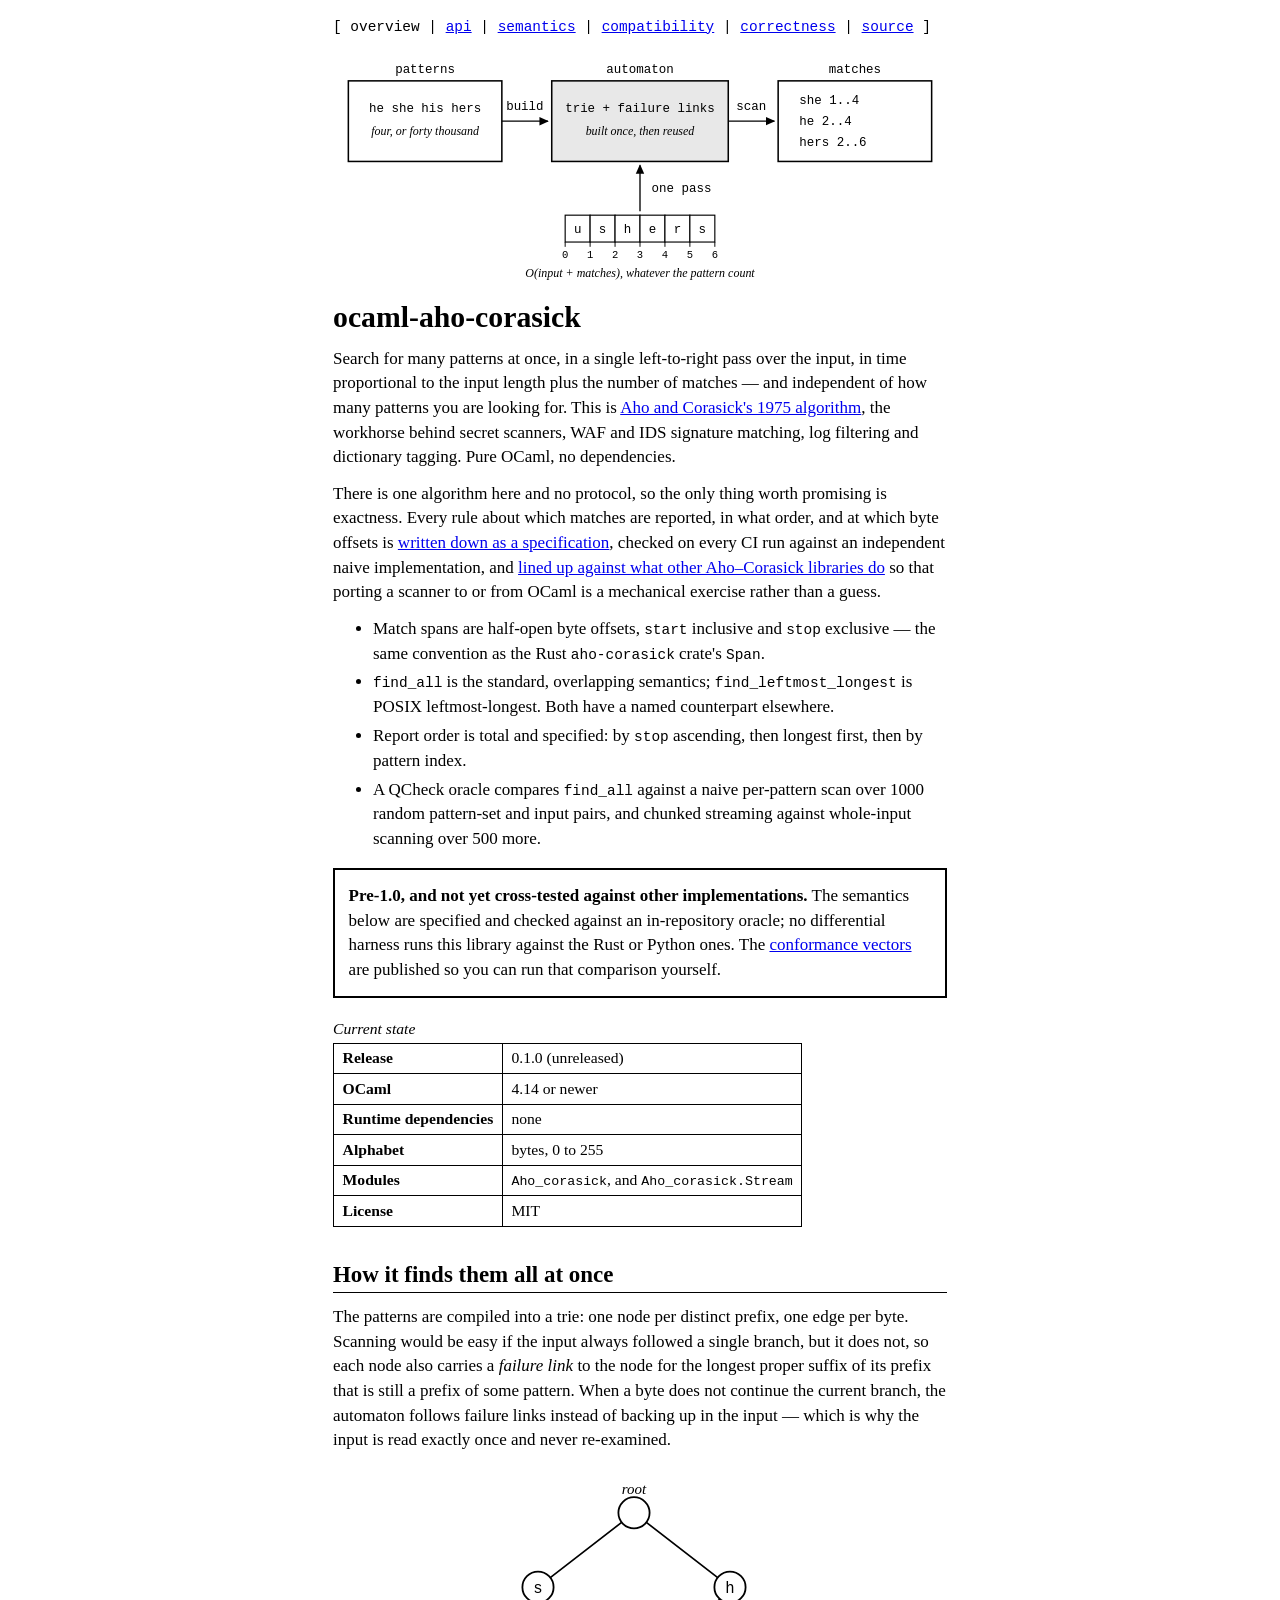
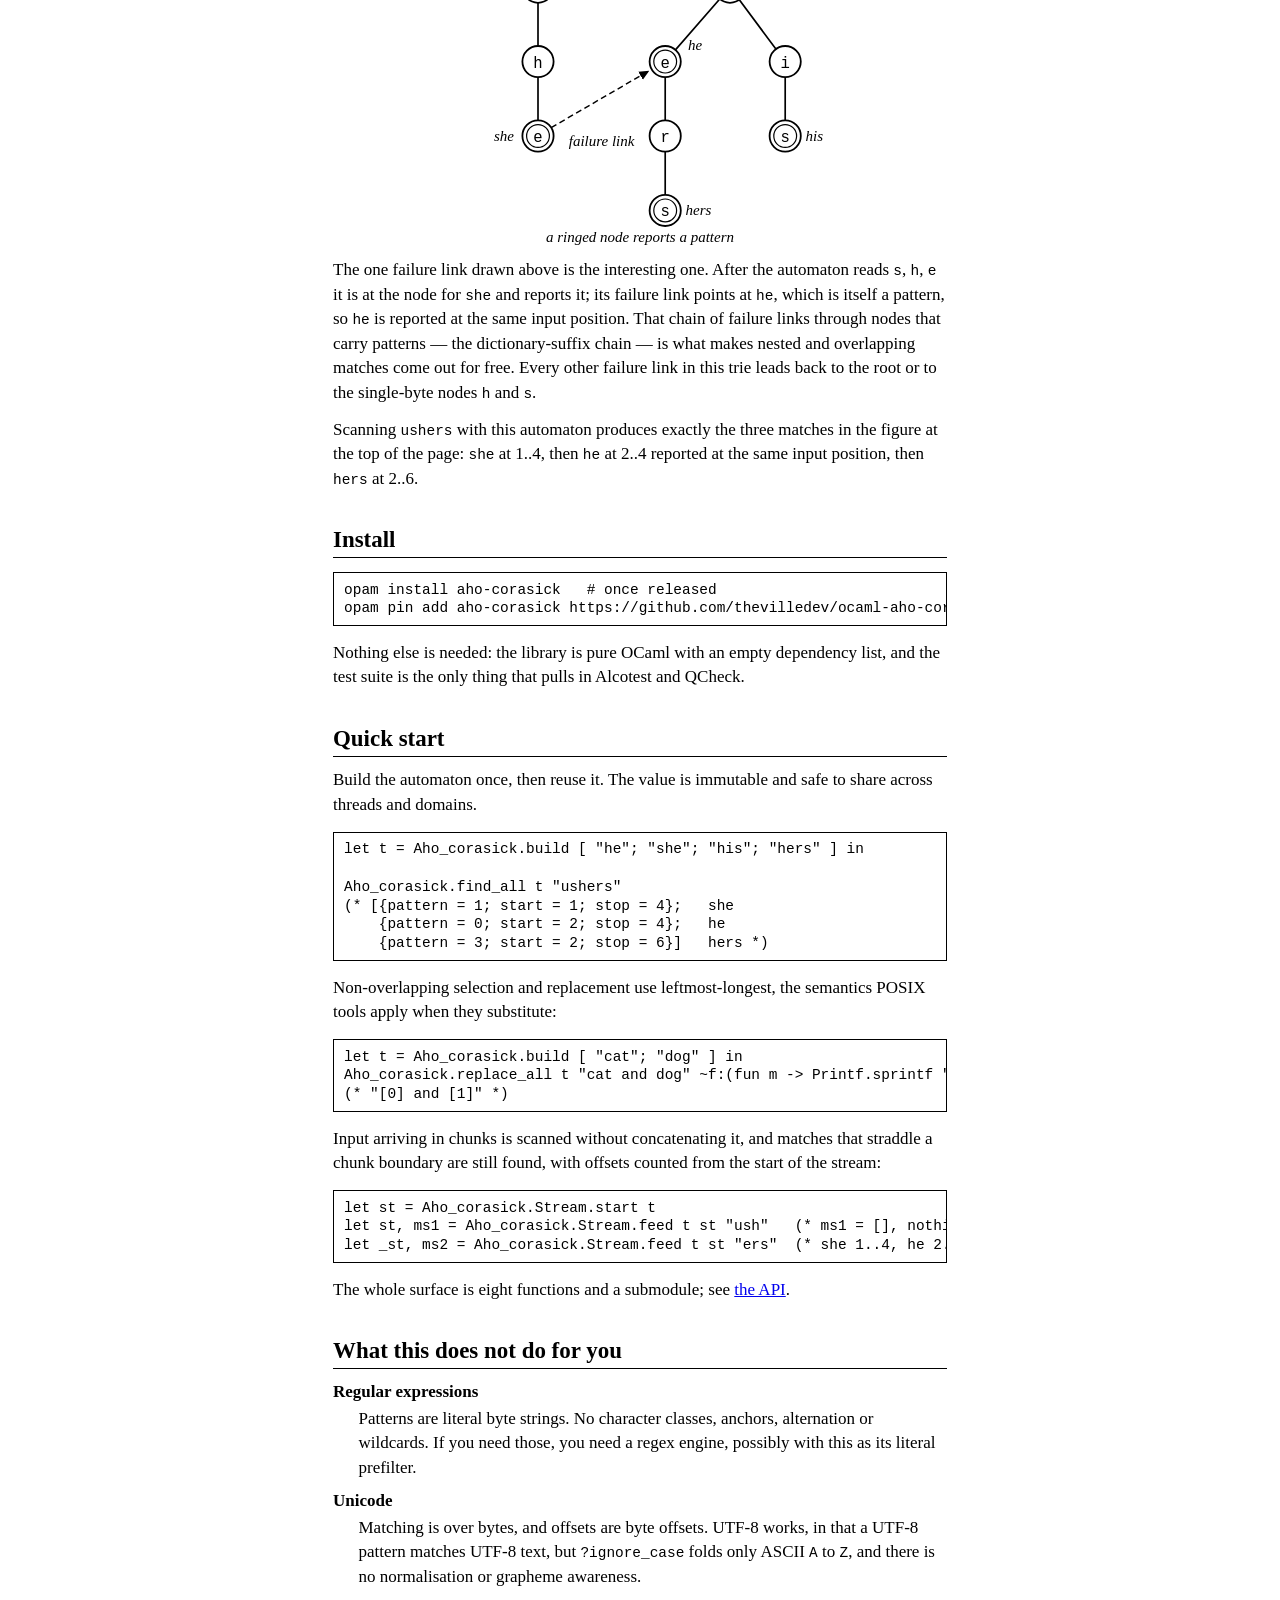
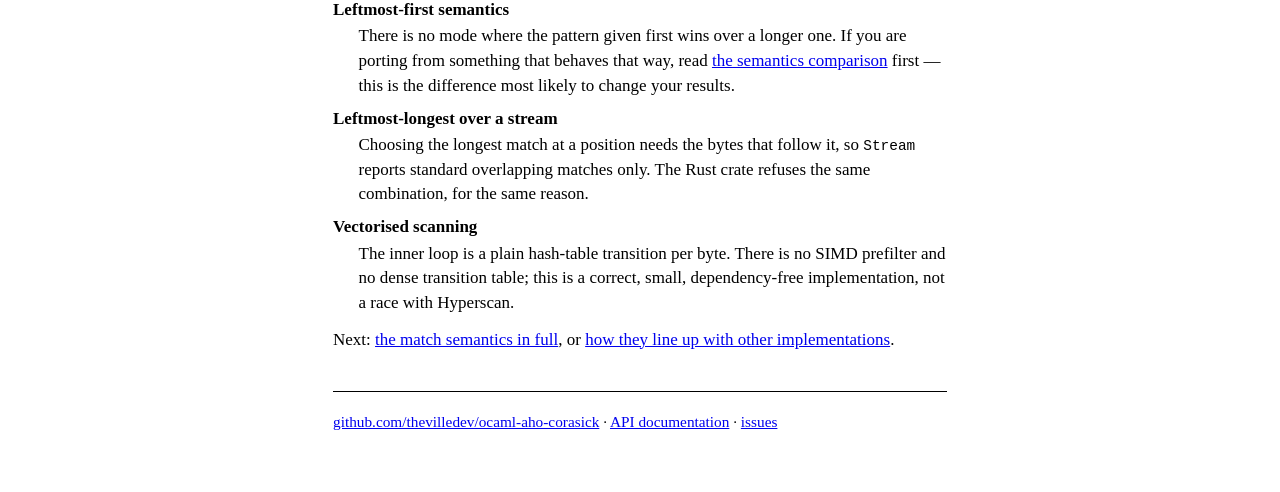
==== website/index.html @ 9d8912af "docs: add a documentation website A five-page GitHub Pages site in the same plain black-on-white sty" ====
<!doctype html>
<html lang="en">
  <head>
    <meta charset="utf-8">
    <meta name="viewport" content="width=device-width, initial-scale=1">
    <meta
      name="description"
      content="ocaml-aho-corasick finds every occurrence of many patterns in one pass. Byte-exact match semantics, written down and checked against an independent oracle, and aligned with the Rust aho-corasick crate."
    >
    <meta name="theme-color" content="#ffffff">
    <meta property="og:type" content="website">
    <meta property="og:title" content="ocaml-aho-corasick">
    <meta
      property="og:description"
      content="Many patterns, one pass. Aho-Corasick for OCaml, with its match semantics specified byte for byte."
    >
    <meta property="og:url" content="https://ville.dev/ocaml-aho-corasick/">
    <meta name="twitter:card" content="summary">
    <meta name="twitter:title" content="ocaml-aho-corasick">
    <meta name="twitter:description" content="Many patterns, one pass. Aho-Corasick for OCaml, with its match semantics specified byte for byte.">
    <link rel="canonical" href="https://ville.dev/ocaml-aho-corasick/">
    <link rel="stylesheet" href="styles.css?v=20260901">
    <title>ocaml-aho-corasick: multi-pattern string matching for OCaml</title>
  </head>
  <body>
    <a class="skip-link" href="#content">Skip to content</a>
    <nav class="top" aria-label="Primary navigation">
      [ overview |
      <a href="api.html">api</a> |
      <a href="semantics.html">semantics</a> |
      <a href="compatibility.html">compatibility</a> |
      <a href="correctness.html">correctness</a> |
      <a href="https://github.com/thevilledev/ocaml-aho-corasick">source</a> ]
    </nav>

    <main id="content">
      <svg class="diagram diagram-wide" viewBox="0 0 640 240" role="img"
        aria-label="A pattern set — he, she, his, hers — is compiled once into an automaton built from a trie plus failure links. The input, here the six bytes of the word ushers, is scanned in a single left-to-right pass, and the automaton reports three matches with byte offsets: she at 1 to 4, he at 2 to 4, and hers at 2 to 6. The cost is proportional to the input length plus the number of matches, independent of how many patterns there are.">
        <defs>
          <marker id="tip-w" viewBox="0 0 10 10" refX="9" refY="5" markerWidth="7" markerHeight="7" orient="auto">
            <path d="M0 0.5 L10 5 L0 9.5 Z" fill="currentColor"></path>
          </marker>
        </defs>

        <text class="lbl" x="96" y="20">patterns</text>
        <rect class="box" x="16" y="28" width="160" height="84"></rect>
        <text class="lbl" x="96" y="60">he she his hers</text>
        <text class="cap" x="96" y="84">four, or forty thousand</text>

        <path class="flow" d="M176 70 H224" marker-end="url(#tip-w)"></path>
        <text class="lbl" x="200" y="58">build</text>

        <text class="lbl" x="320" y="20">automaton</text>
        <rect class="box box-alt" x="228" y="28" width="184" height="84"></rect>
        <text class="lbl" x="320" y="60">trie + failure links</text>
        <text class="cap" x="320" y="84">built once, then reused</text>

        <path class="flow" d="M412 70 H460" marker-end="url(#tip-w)"></path>
        <text class="lbl" x="436" y="58">scan</text>

        <text class="lbl" x="544" y="20">matches</text>
        <rect class="box" x="464" y="28" width="160" height="84"></rect>
        <text class="lbl start" x="486" y="52">she  1..4</text>
        <text class="lbl start" x="486" y="74">he   2..4</text>
        <text class="lbl start" x="486" y="96">hers 2..6</text>

        <path class="flow" d="M320 164 V116" marker-end="url(#tip-w)"></path>
        <text class="lbl start" x="332" y="144">one pass</text>

        <rect class="cell" x="242" y="168" width="26" height="28"></rect>
        <rect class="cell" x="268" y="168" width="26" height="28"></rect>
        <rect class="cell" x="294" y="168" width="26" height="28"></rect>
        <rect class="cell" x="320" y="168" width="26" height="28"></rect>
        <rect class="cell" x="346" y="168" width="26" height="28"></rect>
        <rect class="cell" x="372" y="168" width="26" height="28"></rect>
        <text class="lbl" x="255" y="187">u</text>
        <text class="lbl" x="281" y="187">s</text>
        <text class="lbl" x="307" y="187">h</text>
        <text class="lbl" x="333" y="187">e</text>
        <text class="lbl" x="359" y="187">r</text>
        <text class="lbl" x="385" y="187">s</text>

        <path class="rule" d="M242 196 V201 M268 196 V201 M294 196 V201 M320 196 V201 M346 196 V201 M372 196 V201 M398 196 V201"></path>
        <text class="tick" x="242" y="213">0</text>
        <text class="tick" x="268" y="213">1</text>
        <text class="tick" x="294" y="213">2</text>
        <text class="tick" x="320" y="213">3</text>
        <text class="tick" x="346" y="213">4</text>
        <text class="tick" x="372" y="213">5</text>
        <text class="tick" x="398" y="213">6</text>

        <text class="cap" x="320" y="232">O(input + matches), whatever the pattern count</text>
      </svg>

      <svg class="diagram diagram-tall" viewBox="0 0 300 414" role="img"
        aria-label="A pattern set — he, she, his, hers — is compiled once into an automaton built from a trie plus failure links. The input, here the six bytes of the word ushers, is scanned in a single left-to-right pass, and the automaton reports three matches with byte offsets: she at 1 to 4, he at 2 to 4, and hers at 2 to 6. The cost is proportional to the input length plus the number of matches, independent of how many patterns there are.">
        <defs>
          <marker id="tip-t" viewBox="0 0 10 10" refX="9" refY="5" markerWidth="7" markerHeight="7" orient="auto">
            <path d="M0 0.5 L10 5 L0 9.5 Z" fill="currentColor"></path>
          </marker>
        </defs>

        <text class="lbl start" x="30" y="22">patterns</text>
        <rect class="box" x="30" y="28" width="240" height="56"></rect>
        <text class="lbl" x="150" y="52">he she his hers</text>
        <text class="cap" x="150" y="74">four, or forty thousand</text>

        <path class="flow" d="M150 84 V110" marker-end="url(#tip-t)"></path>
        <text class="lbl start" x="162" y="102">build</text>

        <rect class="box box-alt" x="30" y="114" width="240" height="60"></rect>
        <text class="lbl" x="150" y="138">automaton</text>
        <text class="cap" x="150" y="160">trie + failure links</text>

        <path class="flow" d="M150 174 V200" marker-end="url(#tip-t)"></path>
        <text class="lbl start" x="162" y="192">scan</text>

        <rect class="cell" x="54" y="204" width="32" height="30"></rect>
        <rect class="cell" x="86" y="204" width="32" height="30"></rect>
        <rect class="cell" x="118" y="204" width="32" height="30"></rect>
        <rect class="cell" x="150" y="204" width="32" height="30"></rect>
        <rect class="cell" x="182" y="204" width="32" height="30"></rect>
        <rect class="cell" x="214" y="204" width="32" height="30"></rect>
        <text class="lbl" x="70" y="225">u</text>
        <text class="lbl" x="102" y="225">s</text>
        <text class="lbl" x="134" y="225">h</text>
        <text class="lbl" x="166" y="225">e</text>
        <text class="lbl" x="198" y="225">r</text>
        <text class="lbl" x="230" y="225">s</text>

        <path class="rule" d="M54 234 V239 M86 234 V239 M118 234 V239 M150 234 V239 M182 234 V239 M214 234 V239 M246 234 V239"></path>
        <text class="tick" x="54" y="251">0</text>
        <text class="tick" x="86" y="251">1</text>
        <text class="tick" x="118" y="251">2</text>
        <text class="tick" x="150" y="251">3</text>
        <text class="tick" x="182" y="251">4</text>
        <text class="tick" x="214" y="251">5</text>
        <text class="tick" x="246" y="251">6</text>

        <text class="cap" x="150" y="270">one left-to-right pass</text>
        <path class="flow" d="M150 278 V304" marker-end="url(#tip-t)"></path>

        <text class="lbl start" x="30" y="320">matches</text>
        <rect class="box" x="30" y="326" width="240" height="80"></rect>
        <text class="lbl start" x="86" y="352">she  1..4</text>
        <text class="lbl start" x="86" y="374">he   2..4</text>
        <text class="lbl start" x="86" y="396">hers 2..6</text>
      </svg>

      <h1>ocaml-aho-corasick</h1>

      <p>
        Search for many patterns at once, in a single left-to-right pass over
        the input, in time proportional to the input length plus the number of
        matches &mdash; and independent of how many patterns you are looking
        for. This is
        <a href="https://dl.acm.org/doi/10.1145/360825.360855">Aho and
        Corasick's 1975 algorithm</a>, the workhorse behind secret scanners,
        WAF and IDS signature matching, log filtering and dictionary tagging.
        Pure OCaml, no dependencies.
      </p>

      <p>
        There is one algorithm here and no protocol, so the only thing worth
        promising is exactness. Every rule about which matches are reported,
        in what order, and at which byte offsets is
        <a href="semantics.html">written down as a specification</a>, checked
        on every CI run against an independent naive implementation, and
        <a href="compatibility.html">lined up against what other
        Aho&ndash;Corasick libraries do</a> so that porting a scanner to or
        from OCaml is a mechanical exercise rather than a guess.
      </p>

      <ul>
        <li>
          Match spans are half-open byte offsets, <code>start</code> inclusive
          and <code>stop</code> exclusive &mdash; the same convention as the
          Rust <code>aho-corasick</code> crate's <code>Span</code>.
        </li>
        <li>
          <code>find_all</code> is the standard, overlapping semantics;
          <code>find_leftmost_longest</code> is POSIX leftmost-longest. Both
          have a named counterpart elsewhere.
        </li>
        <li>
          Report order is total and specified: by <code>stop</code> ascending,
          then longest first, then by pattern index.
        </li>
        <li>
          A QCheck oracle compares <code>find_all</code> against a naive
          per-pattern scan over 1000 random pattern-set and input pairs, and
          chunked streaming against whole-input scanning over 500 more.
        </li>
      </ul>

      <div class="notice">
        <p>
          <strong>Pre-1.0, and not yet cross-tested against other
          implementations.</strong> The semantics below are specified and
          checked against an in-repository oracle; no differential harness
          runs this library against the Rust or Python ones. The
          <a href="compatibility.html#vectors">conformance vectors</a> are
          published so you can run that comparison yourself.
        </p>
      </div>

      <table>
        <caption>Current state</caption>
        <tbody>
          <tr><th scope="row">Release</th><td>0.1.0 (unreleased)</td></tr>
          <tr><th scope="row">OCaml</th><td>4.14 or newer</td></tr>
          <tr><th scope="row">Runtime dependencies</th><td>none</td></tr>
          <tr><th scope="row">Alphabet</th><td>bytes, 0 to 255</td></tr>
          <tr><th scope="row">Modules</th><td><code>Aho_corasick</code>, and <code>Aho_corasick.Stream</code></td></tr>
          <tr><th scope="row">License</th><td>MIT</td></tr>
        </tbody>
      </table>

      <h2 id="how-it-works">How it finds them all at once</h2>

      <p>
        The patterns are compiled into a trie: one node per distinct prefix,
        one edge per byte. Scanning would be easy if the input always followed
        a single branch, but it does not, so each node also carries a
        <em>failure link</em> to the node for the longest proper suffix of its
        prefix that is still a prefix of some pattern. When a byte does not
        continue the current branch, the automaton follows failure links
        instead of backing up in the input &mdash; which is why the input is
        read exactly once and never re-examined.
      </p>

      <svg class="diagram diagram-mid" viewBox="0 0 350 312" role="img"
        aria-label="The trie for the patterns he, she, his and hers. From the root, one branch reads s then h then e, and the other reads h then either e, r, s or i, s. Four nodes are marked as reporting a pattern: he, she, his and hers. A dashed failure link runs from the she node to the he node, because he is the longest proper suffix of she that is also a pattern prefix; it is what makes the automaton report he immediately after reporting she.">
        <defs>
          <marker id="tip-f" viewBox="0 0 10 10" refX="9" refY="5" markerWidth="7" markerHeight="7" orient="auto">
            <path d="M0 0.5 L10 5 L0 9.5 Z" fill="currentColor"></path>
          </marker>
        </defs>

        <path class="flow" d="M170 34 L90 96 M170 34 L250 96 M90 96 V158 M250 96 L196 158 M250 96 L296 158 M90 158 V220 M196 158 V220 M296 158 V220 M196 220 V282"></path>

        <circle class="node" cx="170" cy="34" r="13"></circle>
        <circle class="node" cx="90" cy="96" r="13"></circle>
        <circle class="node" cx="250" cy="96" r="13"></circle>
        <circle class="node" cx="90" cy="158" r="13"></circle>
        <circle class="node" cx="196" cy="158" r="13"></circle>
        <circle class="node" cx="296" cy="158" r="13"></circle>
        <circle class="node" cx="90" cy="220" r="13"></circle>
        <circle class="node" cx="196" cy="220" r="13"></circle>
        <circle class="node" cx="296" cy="220" r="13"></circle>
        <circle class="node" cx="196" cy="282" r="13"></circle>

        <circle class="node-out" cx="196" cy="158" r="9.5"></circle>
        <circle class="node-out" cx="90" cy="220" r="9.5"></circle>
        <circle class="node-out" cx="296" cy="220" r="9.5"></circle>
        <circle class="node-out" cx="196" cy="282" r="9.5"></circle>

        <text class="lbl" x="90" y="101">s</text>
        <text class="lbl" x="250" y="101">h</text>
        <text class="lbl" x="90" y="163">h</text>
        <text class="lbl" x="196" y="163">e</text>
        <text class="lbl" x="296" y="163">i</text>
        <text class="lbl" x="90" y="225">e</text>
        <text class="lbl" x="196" y="225">r</text>
        <text class="lbl" x="296" y="225">s</text>
        <text class="lbl" x="196" y="287">s</text>

        <text class="cap" x="170" y="18">root</text>
        <text class="cap start" x="215" y="148">he</text>
        <text class="cap end" x="70" y="224">she</text>
        <text class="cap start" x="313" y="224">his</text>
        <text class="cap start" x="213" y="286">hers</text>

        <path class="link" d="M101 213 L182 166" marker-end="url(#tip-f)"></path>
        <text class="cap" x="143" y="228">failure link</text>

        <text class="cap" x="175" y="308">a ringed node reports a pattern</text>
      </svg>

      <p>
        The one failure link drawn above is the interesting one. After the
        automaton reads <code>s</code>, <code>h</code>, <code>e</code> it is at
        the node for <code>she</code> and reports it; its failure link points
        at <code>he</code>, which is itself a pattern, so <code>he</code> is
        reported at the same input position. That chain of failure links
        through nodes that carry patterns &mdash; the dictionary-suffix chain
        &mdash; is what makes nested and overlapping matches come out for free.
        Every other failure link in this trie leads back to the root or to the
        single-byte nodes <code>h</code> and <code>s</code>.
      </p>

      <p>
        Scanning <code>ushers</code> with this automaton produces exactly the
        three matches in the figure at the top of the page:
        <code>she</code> at 1..4, then <code>he</code> at 2..4 reported at the
        same input position, then <code>hers</code> at 2..6.
      </p>

      <h2 id="install">Install</h2>

      <pre><code>opam install aho-corasick   # once released
opam pin add aho-corasick https://github.com/thevilledev/ocaml-aho-corasick.git</code></pre>

      <p>
        Nothing else is needed: the library is pure OCaml with an empty
        dependency list, and the test suite is the only thing that pulls in
        Alcotest and QCheck.
      </p>

      <h2 id="quick-start">Quick start</h2>

      <p>
        Build the automaton once, then reuse it. The value is immutable and
        safe to share across threads and domains.
      </p>

      <pre><code>let t = Aho_corasick.build [ "he"; "she"; "his"; "hers" ] in

Aho_corasick.find_all t "ushers"
(* [{pattern = 1; start = 1; stop = 4};   she
    {pattern = 0; start = 2; stop = 4};   he
    {pattern = 3; start = 2; stop = 6}]   hers *)</code></pre>

      <p>
        Non-overlapping selection and replacement use leftmost-longest, the
        semantics POSIX tools apply when they substitute:
      </p>

      <pre><code>let t = Aho_corasick.build [ "cat"; "dog" ] in
Aho_corasick.replace_all t "cat and dog" ~f:(fun m -&gt; Printf.sprintf "[%d]" m.pattern)
(* "[0] and [1]" *)</code></pre>

      <p>
        Input arriving in chunks is scanned without concatenating it, and
        matches that straddle a chunk boundary are still found, with offsets
        counted from the start of the stream:
      </p>

      <pre><code>let st = Aho_corasick.Stream.start t
let st, ms1 = Aho_corasick.Stream.feed t st "ush"   (* ms1 = [], nothing has finished *)
let _st, ms2 = Aho_corasick.Stream.feed t st "ers"  (* she 1..4, he 2..4, hers 2..6 *)</code></pre>

      <p>
        The whole surface is eight functions and a submodule; see
        <a href="api.html">the API</a>.
      </p>

      <h2 id="not-included">What this does not do for you</h2>

      <dl>
        <dt><strong>Regular expressions</strong></dt>
        <dd>
          Patterns are literal byte strings. No character classes, anchors,
          alternation or wildcards. If you need those, you need a regex
          engine, possibly with this as its literal prefilter.
        </dd>
        <dt><strong>Unicode</strong></dt>
        <dd>
          Matching is over bytes, and offsets are byte offsets. UTF-8 works,
          in that a UTF-8 pattern matches UTF-8 text, but
          <code>?ignore_case</code> folds only ASCII <code>A</code> to
          <code>Z</code>, and there is no normalisation or grapheme
          awareness.
        </dd>
        <dt><strong>Leftmost-first semantics</strong></dt>
        <dd>
          There is no mode where the pattern given first wins over a longer
          one. If you are porting from something that behaves that way, read
          <a href="compatibility.html#kinds">the semantics comparison</a>
          first &mdash; this is the difference most likely to change your
          results.
        </dd>
        <dt><strong>Leftmost-longest over a stream</strong></dt>
        <dd>
          Choosing the longest match at a position needs the bytes that follow
          it, so <code>Stream</code> reports standard overlapping matches
          only. The Rust crate refuses the same combination, for the same
          reason.
        </dd>
        <dt><strong>Vectorised scanning</strong></dt>
        <dd>
          The inner loop is a plain hash-table transition per byte. There is
          no SIMD prefilter and no dense transition table; this is a correct,
          small, dependency-free implementation, not a race with Hyperscan.
        </dd>
      </dl>

      <p>
        Next: <a href="semantics.html">the match semantics in full</a>, or
        <a href="compatibility.html">how they line up with other
        implementations</a>.
      </p>
    </main>

    <footer>
      <p>
        <a href="https://github.com/thevilledev/ocaml-aho-corasick">github.com/thevilledev/ocaml-aho-corasick</a>
        &middot; <a href="https://ville.dev/ocaml-aho-corasick/api/">API documentation</a>
        &middot; <a href="https://github.com/thevilledev/ocaml-aho-corasick/issues">issues</a>
      </p>
    </footer>
  </body>
</html>
---- website/styles.css ----
/* ocaml-aho-corasick — plain black-on-white documentation. */

* {
  box-sizing: border-box;
}

html {
  background: #fff;
  color: #000;
}

body {
  margin: 0 auto;
  padding: 0.75rem 1rem 3rem;
  max-width: 76ch;
  font-family: "Times New Roman", Times, serif;
  font-size: 1.0625rem;
  line-height: 1.45;
}

h1,
h2,
h3 {
  line-height: 1.2;
  margin: 1.5em 0 0.4em;
}

h1 {
  margin-top: 0.5em;
  font-size: 1.75em;
}

h2 {
  font-size: 1.35em;
  border-bottom: 1px solid #000;
  padding-bottom: 0.15em;
}

h3 {
  font-size: 1.1em;
}

p,
ul,
ol,
dl {
  margin: 0.7em 0;
}

li {
  margin: 0.25em 0;
}

dt {
  margin-top: 0.5em;
}

dd {
  margin: 0.1em 0 0 1.5em;
}

a {
  color: #00e;
}

a:visited {
  color: #551a8b;
}

hr {
  border: 0;
  border-top: 1px solid #000;
  margin: 1.6em 0;
}

code,
pre,
samp,
kbd {
  font-family: ui-monospace, "SF Mono", Menlo, Consolas, "Liberation Mono", monospace;
  font-size: 0.85em;
}

pre {
  padding: 0.5em 0.7em;
  border: 1px solid #000;
  overflow-x: auto;
  line-height: 1.3;
}

pre code {
  font-size: 1em;
}

/* Diagrams: the pipeline, the trie, offsets, semantics, streaming. */

.diagram {
  display: block;
  width: 100%;
  height: auto;
  margin: 0.9em auto 0.2em;
  color: #000;
}

.diagram .box {
  fill: #fff;
  stroke: currentColor;
  stroke-width: 1.6;
}

.diagram .box-alt {
  fill: #e8e8e8;
}

.diagram .rule {
  stroke: currentColor;
  stroke-width: 1;
}

.diagram .flow {
  fill: none;
  stroke: currentColor;
  stroke-width: 1.4;
}

.diagram .link {
  fill: none;
  stroke: currentColor;
  stroke-width: 1.2;
  stroke-dasharray: 5 3;
}

/* One input byte. */
.diagram .cell {
  fill: #fff;
  stroke: currentColor;
  stroke-width: 1.2;
}

.diagram .cell-alt {
  fill: #e8e8e8;
}

/* A reported match span, drawn between two offset boundaries. */
.diagram .bar {
  fill: none;
  stroke: currentColor;
  stroke-width: 1.6;
}

/* A span some other implementation would report, but this one does not. */
.diagram .bar-off {
  fill: none;
  stroke: currentColor;
  stroke-width: 1.2;
  stroke-dasharray: 4 3;
}

.diagram .node {
  fill: #fff;
  stroke: currentColor;
  stroke-width: 1.5;
}

/* Inner ring: a node that reports a pattern. */
.diagram .node-out {
  fill: none;
  stroke: currentColor;
  stroke-width: 1;
}

.diagram text {
  fill: currentColor;
  text-anchor: middle;
}

.diagram .lbl {
  font-family: ui-monospace, "SF Mono", Menlo, Consolas, "Liberation Mono", monospace;
  font-size: 13px;
}

/* Offset boundary numbers on a ruler. */
.diagram .tick {
  font-family: ui-monospace, "SF Mono", Menlo, Consolas, "Liberation Mono", monospace;
  font-size: 11px;
}

.diagram .cap {
  font-style: italic;
  font-size: 12.5px;
}

.diagram .start {
  text-anchor: start;
}

.diagram .end {
  text-anchor: end;
}

/* Figures drawn at their natural size rather than stretched to the column. */
.diagram-mid {
  max-width: 420px;
  margin: 1.1em auto 0.6em;
}

.diagram-tall {
  display: none;
}

@media (max-width: 620px) {
  .diagram-wide {
    display: none;
  }

  .diagram-tall {
    display: block;
    max-width: 300px;
  }
}

nav.top {
  font-family: ui-monospace, "SF Mono", Menlo, Consolas, "Liberation Mono", monospace;
  font-size: 0.85em;
  line-height: 1.6;
  margin: 0.25em 0 1em;
}

/* Seven destinations do not fit one line; wrap rather than hide the tail. */
nav.top a {
  white-space: nowrap;
}

table {
  border-collapse: collapse;
  margin: 0.8em 0;
  font-size: 0.92em;
}

caption {
  caption-side: top;
  text-align: left;
  font-style: italic;
  padding: 0.15em 0;
}

th,
td {
  border: 1px solid #000;
  padding: 0.22em 0.55em;
  text-align: left;
  vertical-align: top;
}

thead th {
  background: #e8e8e8;
}

td.n,
th.n {
  text-align: right;
  font-variant-numeric: tabular-nums;
}

.table-scroll {
  overflow-x: auto;
}

.notice {
  border: 2px solid #000;
  padding: 0.5em 0.8em;
  margin: 1em 0;
}

.notice p {
  margin: 0.3em 0;
}

.fine {
  font-size: 0.85em;
}

footer {
  margin-top: 2.5em;
  border-top: 1px solid #000;
  padding-top: 0.6em;
  font-size: 0.9em;
}

.skip-link {
  position: absolute;
  left: -999px;
}

.skip-link:focus {
  position: static;
}
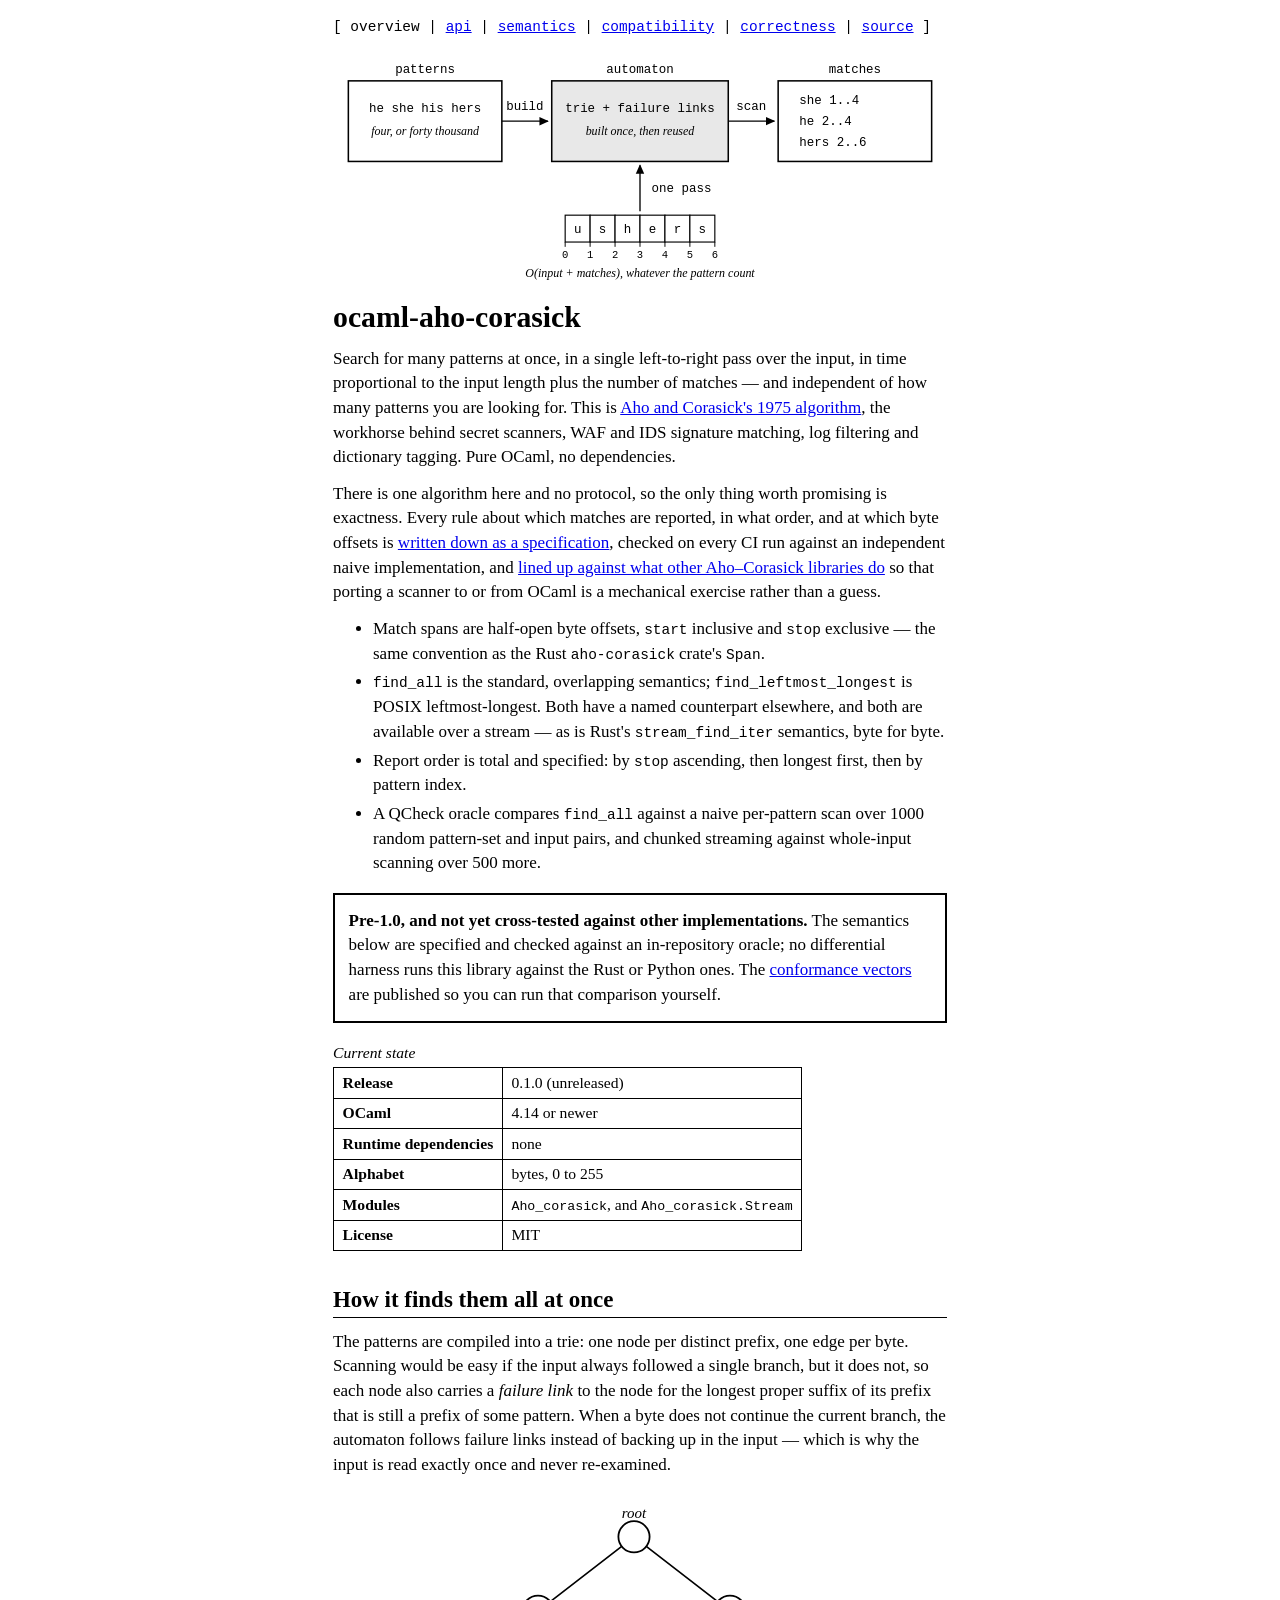
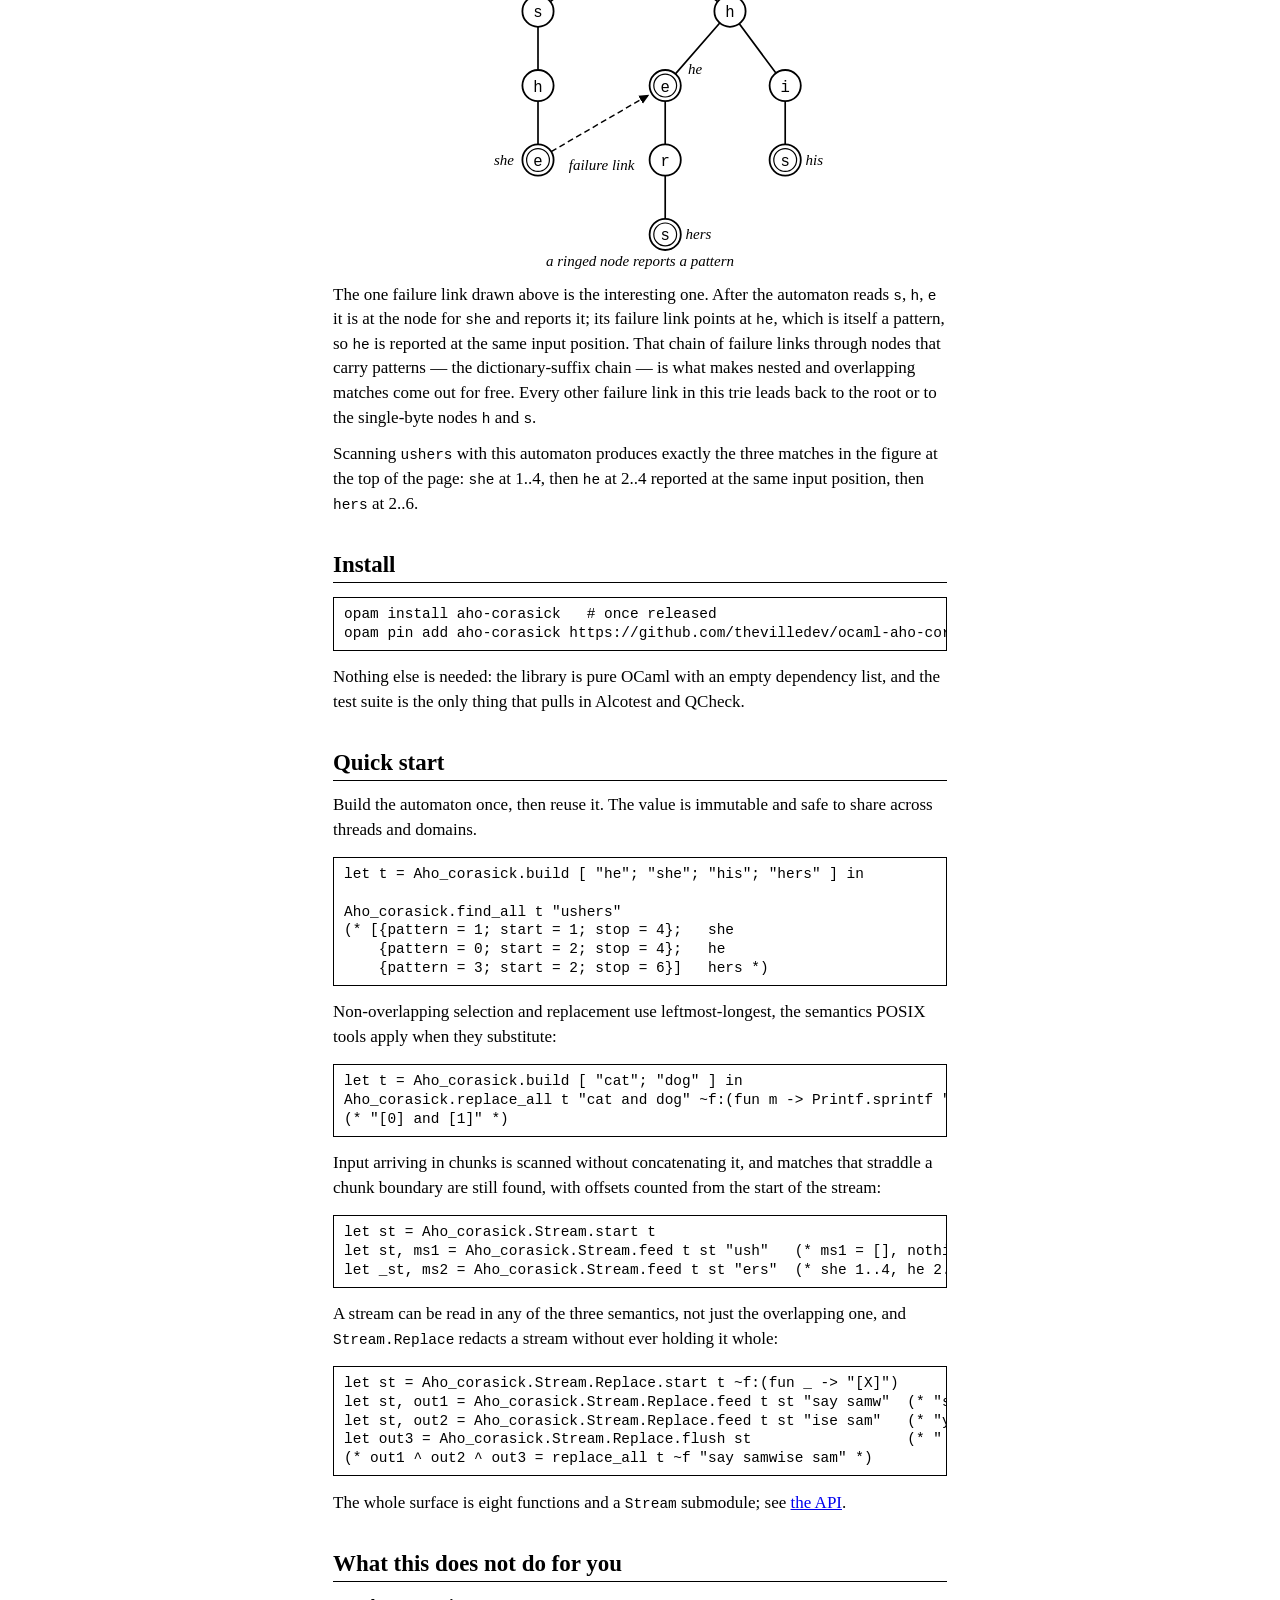
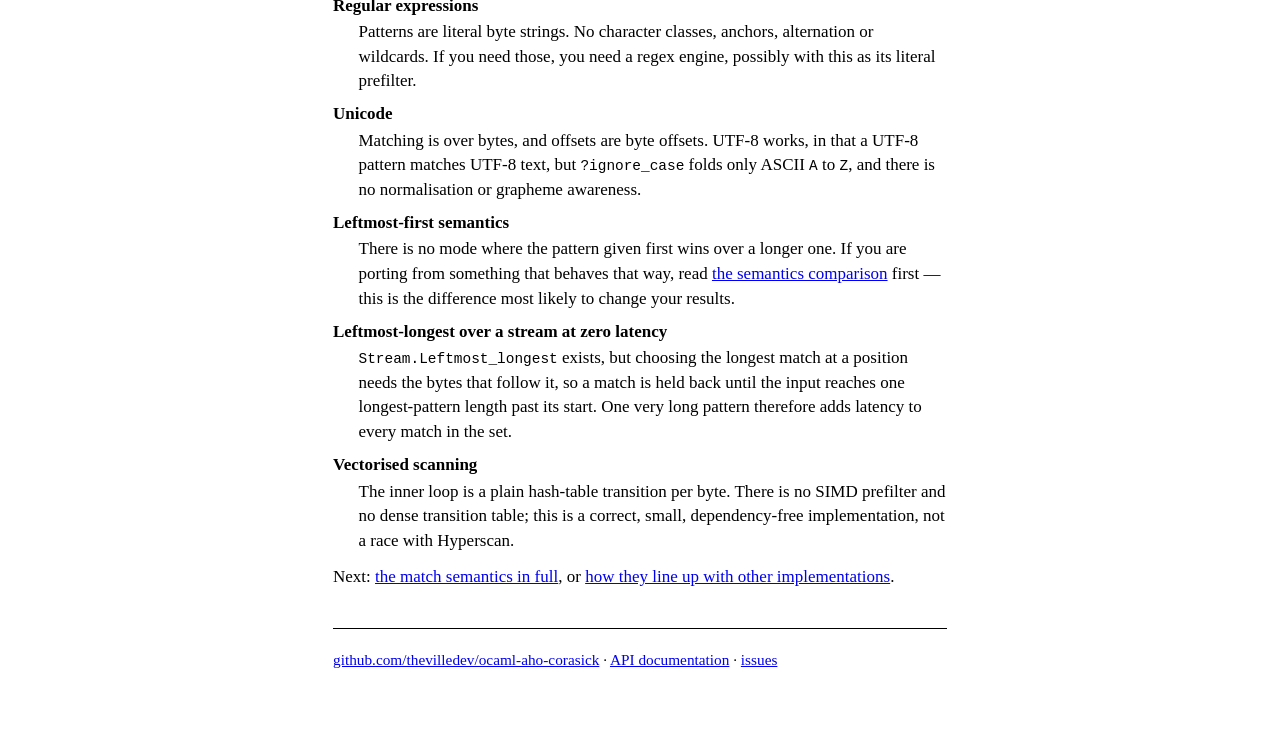
==== commit 0d5f8276: "docs: bring the website up to the streaming API on main main gained streaming in all three match sem" ====
--- a/website/index.html
+++ b/website/index.html
@@ -180,7 +180,9 @@
         <li>
           <code>find_all</code> is the standard, overlapping semantics;
           <code>find_leftmost_longest</code> is POSIX leftmost-longest. Both
-          have a named counterpart elsewhere.
+          have a named counterpart elsewhere, and both are available over a
+          stream &mdash; as is Rust's <code>stream_find_iter</code> semantics,
+          byte for byte.
         </li>
         <li>
           Report order is total and specified: by <code>stop</code> ascending,
@@ -341,8 +343,20 @@
 let _st, ms2 = Aho_corasick.Stream.feed t st "ers"  (* she 1..4, he 2..4, hers 2..6 *)</code></pre>
 
       <p>
-        The whole surface is eight functions and a submodule; see
-        <a href="api.html">the API</a>.
+        A stream can be read in any of the three semantics, not just the
+        overlapping one, and <code>Stream.Replace</code> redacts a stream
+        without ever holding it whole:
+      </p>
+
+      <pre><code>let st = Aho_corasick.Stream.Replace.start t ~f:(fun _ -&gt; "[X]")
+let st, out1 = Aho_corasick.Stream.Replace.feed t st "say samw"  (* "sa" *)
+let st, out2 = Aho_corasick.Stream.Replace.feed t st "ise sam"   (* "y [X]" *)
+let out3 = Aho_corasick.Stream.Replace.flush st                  (* " [X]" *)
+(* out1 ^ out2 ^ out3 = replace_all t ~f "say samwise sam" *)</code></pre>
+
+      <p>
+        The whole surface is eight functions and a <code>Stream</code>
+        submodule; see <a href="api.html">the API</a>.
       </p>
 
       <h2 id="not-included">What this does not do for you</h2>
@@ -370,12 +384,13 @@
           first &mdash; this is the difference most likely to change your
           results.
         </dd>
-        <dt><strong>Leftmost-longest over a stream</strong></dt>
+        <dt><strong>Leftmost-longest over a stream at zero latency</strong></dt>
         <dd>
-          Choosing the longest match at a position needs the bytes that follow
-          it, so <code>Stream</code> reports standard overlapping matches
-          only. The Rust crate refuses the same combination, for the same
-          reason.
+          <code>Stream.Leftmost_longest</code> exists, but choosing the
+          longest match at a position needs the bytes that follow it, so a
+          match is held back until the input reaches one longest-pattern
+          length past its start. One very long pattern therefore adds latency
+          to every match in the set.
         </dd>
         <dt><strong>Vectorised scanning</strong></dt>
         <dd>
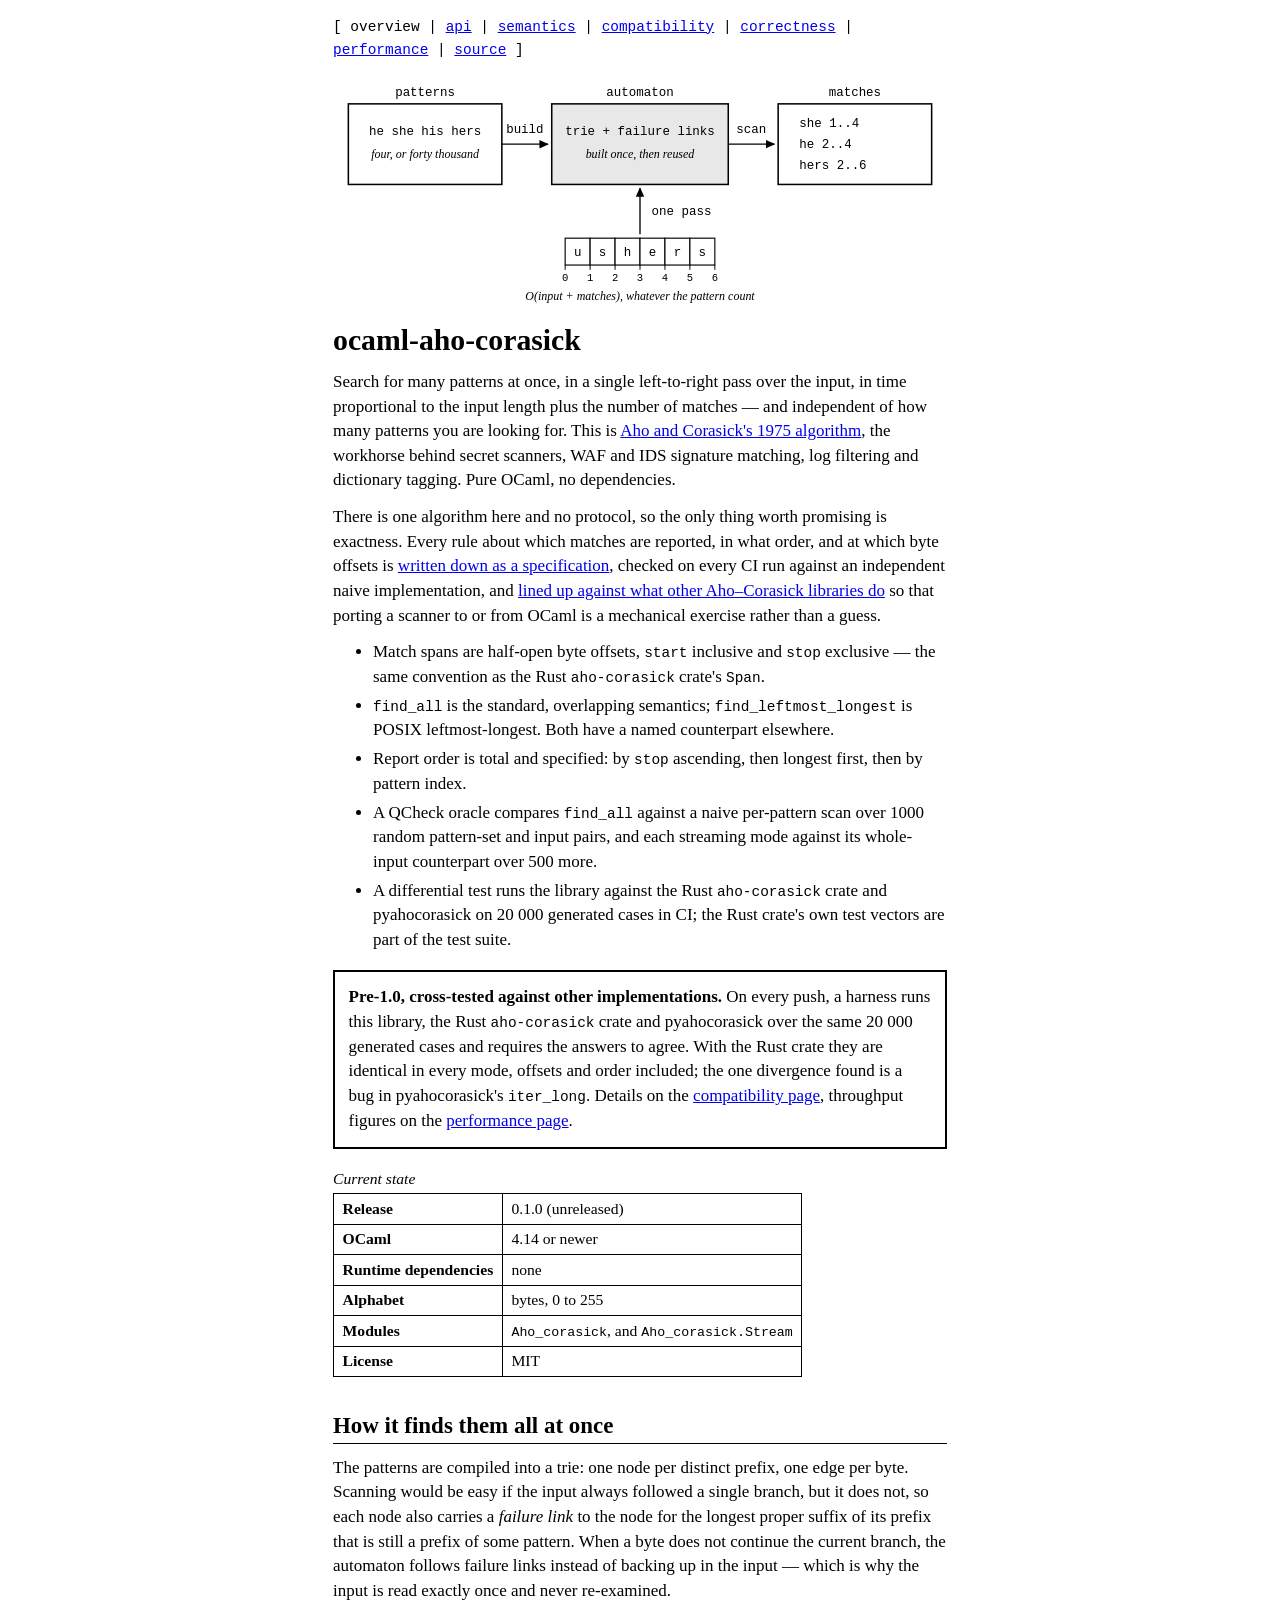
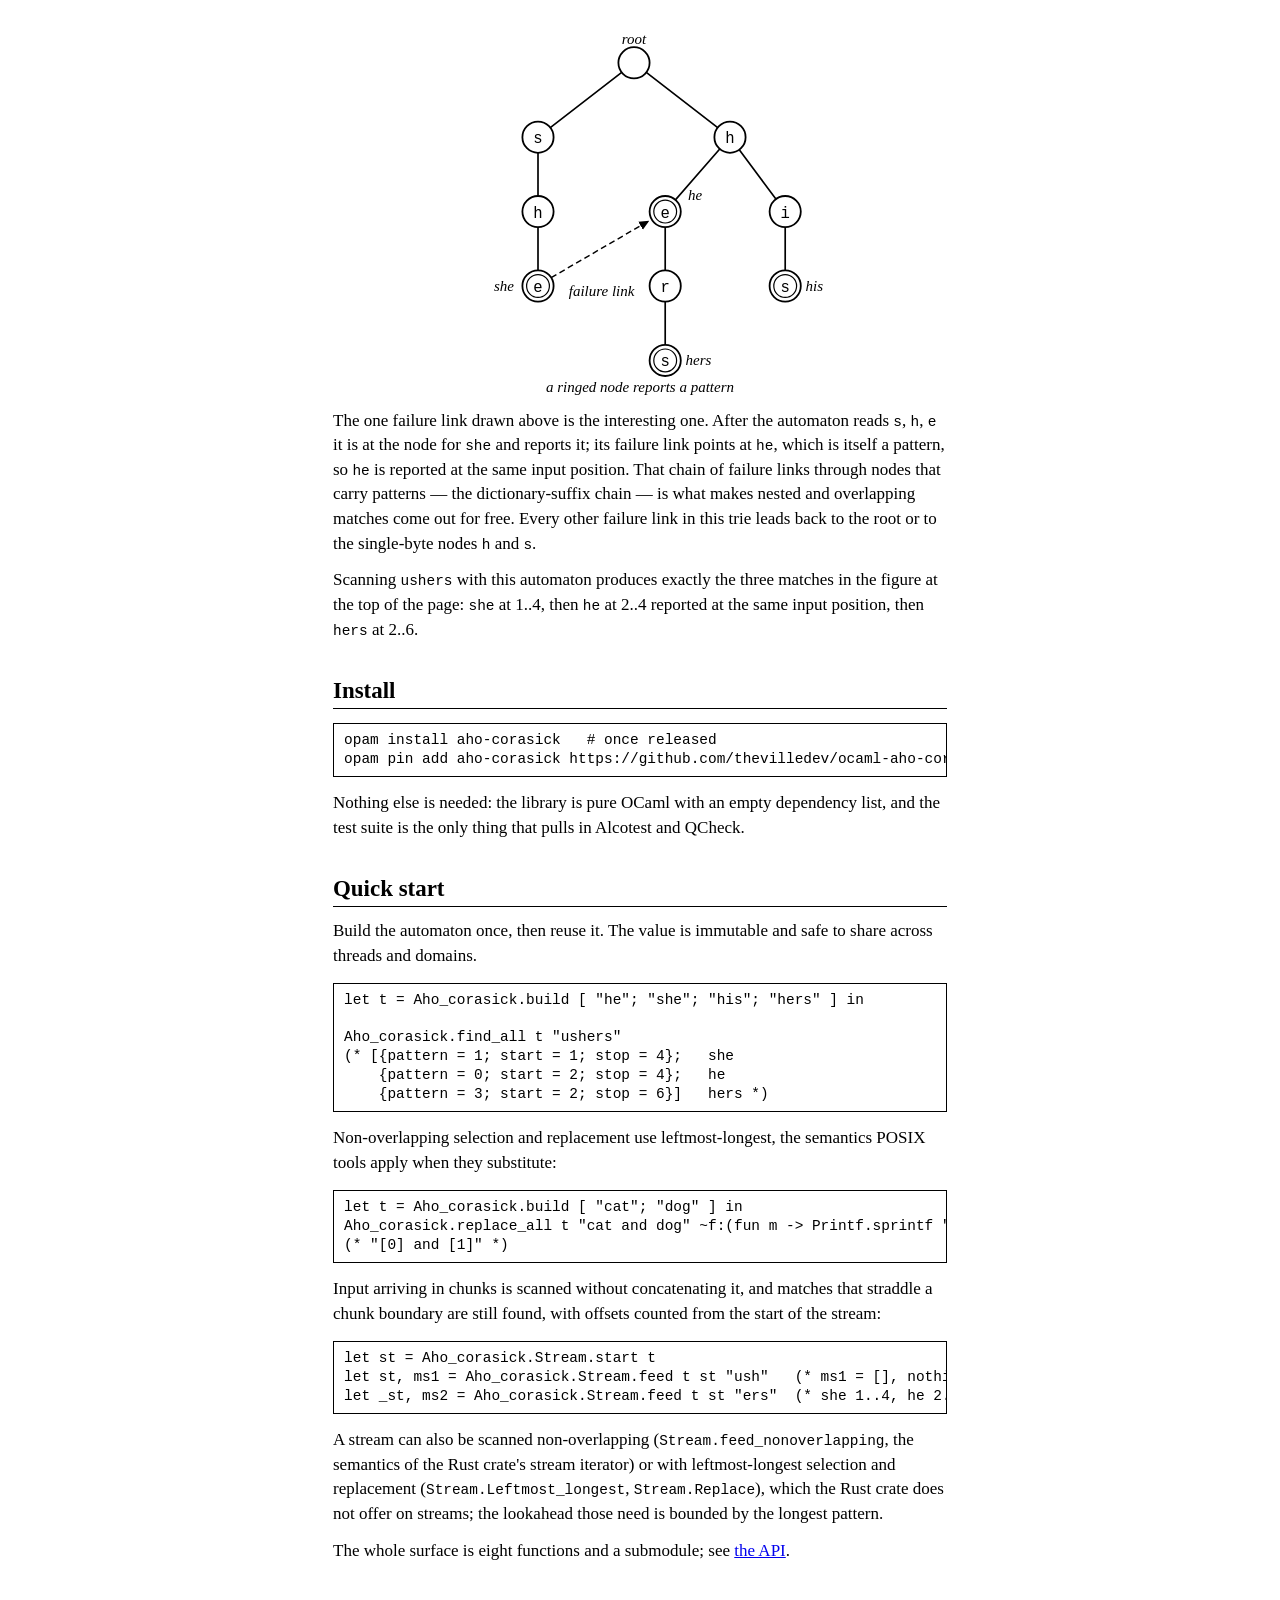
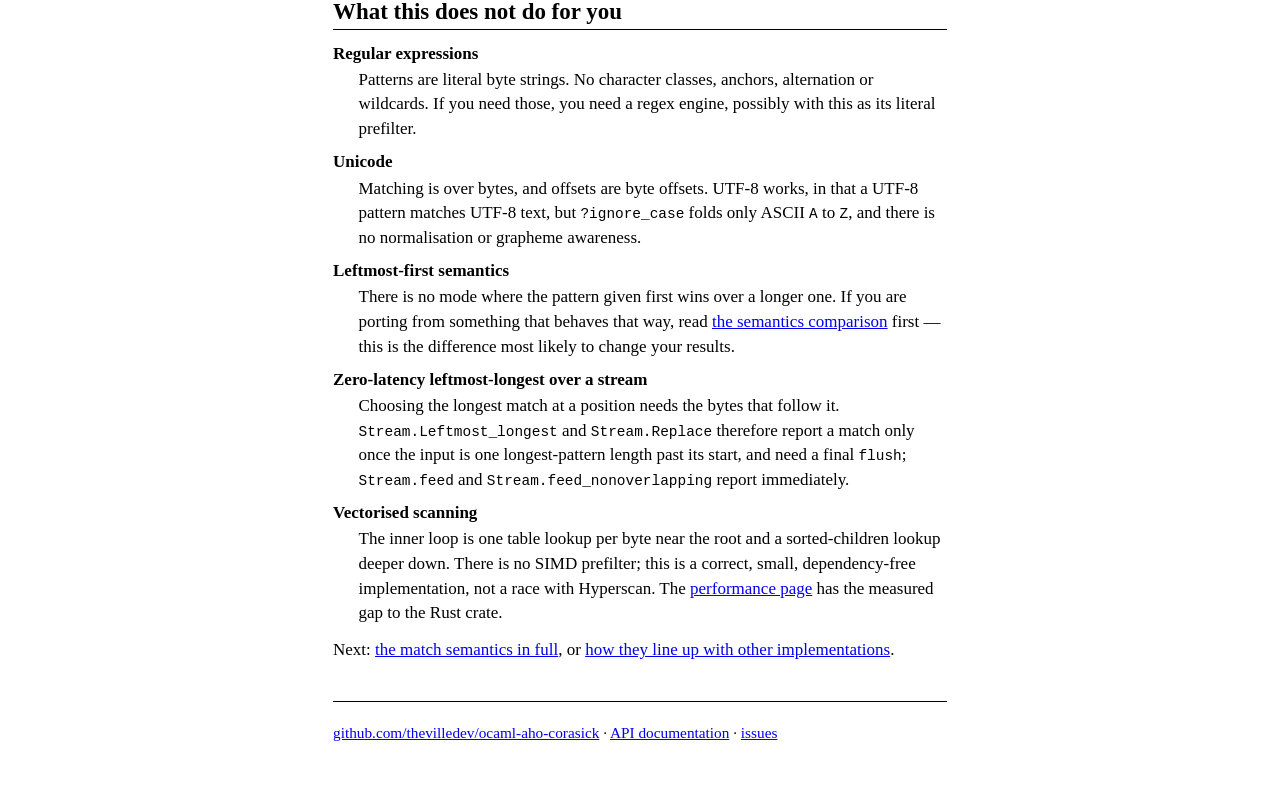
==== commit cb52ac34: "docs: streaming modes, differential test, benchmarks The site predated the streaming commit: it said" ====
--- a/website/index.html
+++ b/website/index.html
@@ -30,6 +30,7 @@
       <a href="semantics.html">semantics</a> |
       <a href="compatibility.html">compatibility</a> |
       <a href="correctness.html">correctness</a> |
+      <a href="performance.html">performance</a> |
       <a href="https://github.com/thevilledev/ocaml-aho-corasick">source</a> ]
     </nav>
 
@@ -180,9 +181,7 @@
         <li>
           <code>find_all</code> is the standard, overlapping semantics;
           <code>find_leftmost_longest</code> is POSIX leftmost-longest. Both
-          have a named counterpart elsewhere, and both are available over a
-          stream &mdash; as is Rust's <code>stream_find_iter</code> semantics,
-          byte for byte.
+          have a named counterpart elsewhere.
         </li>
         <li>
           Report order is total and specified: by <code>stop</code> ascending,
@@ -191,18 +190,29 @@
         <li>
           A QCheck oracle compares <code>find_all</code> against a naive
           per-pattern scan over 1000 random pattern-set and input pairs, and
-          chunked streaming against whole-input scanning over 500 more.
+          each streaming mode against its whole-input counterpart over 500
+          more.
+        </li>
+        <li>
+          A differential test runs the library against the Rust
+          <code>aho-corasick</code> crate and pyahocorasick on 20&nbsp;000
+          generated cases in CI; the Rust crate's own test vectors are part of
+          the test suite.
         </li>
       </ul>
 
       <div class="notice">
         <p>
-          <strong>Pre-1.0, and not yet cross-tested against other
-          implementations.</strong> The semantics below are specified and
-          checked against an in-repository oracle; no differential harness
-          runs this library against the Rust or Python ones. The
-          <a href="compatibility.html#vectors">conformance vectors</a> are
-          published so you can run that comparison yourself.
+          <strong>Pre-1.0, cross-tested against other implementations.</strong>
+          On every push, a harness runs this library, the Rust
+          <code>aho-corasick</code> crate and pyahocorasick over the same
+          20&nbsp;000 generated cases and requires the answers to agree. With
+          the Rust crate they are identical in every mode, offsets and order
+          included; the one divergence found is a bug in pyahocorasick's
+          <code>iter_long</code>. Details on the
+          <a href="compatibility.html#differential">compatibility page</a>,
+          throughput figures on the <a href="performance.html">performance
+          page</a>.
         </p>
       </div>
 
@@ -343,20 +353,17 @@
 let _st, ms2 = Aho_corasick.Stream.feed t st "ers"  (* she 1..4, he 2..4, hers 2..6 *)</code></pre>
 
       <p>
-        A stream can be read in any of the three semantics, not just the
-        overlapping one, and <code>Stream.Replace</code> redacts a stream
-        without ever holding it whole:
-      </p>
-
-      <pre><code>let st = Aho_corasick.Stream.Replace.start t ~f:(fun _ -&gt; "[X]")
-let st, out1 = Aho_corasick.Stream.Replace.feed t st "say samw"  (* "sa" *)
-let st, out2 = Aho_corasick.Stream.Replace.feed t st "ise sam"   (* "y [X]" *)
-let out3 = Aho_corasick.Stream.Replace.flush st                  (* " [X]" *)
-(* out1 ^ out2 ^ out3 = replace_all t ~f "say samwise sam" *)</code></pre>
-
-      <p>
-        The whole surface is eight functions and a <code>Stream</code>
-        submodule; see <a href="api.html">the API</a>.
+        A stream can also be scanned non-overlapping
+        (<code>Stream.feed_nonoverlapping</code>, the semantics of the Rust
+        crate's stream iterator) or with leftmost-longest selection and
+        replacement (<code>Stream.Leftmost_longest</code>,
+        <code>Stream.Replace</code>), which the Rust crate does not offer on
+        streams; the lookahead those need is bounded by the longest pattern.
+      </p>
+
+      <p>
+        The whole surface is eight functions and a submodule; see
+        <a href="api.html">the API</a>.
       </p>
 
       <h2 id="not-included">What this does not do for you</h2>
@@ -384,19 +391,22 @@
           first &mdash; this is the difference most likely to change your
           results.
         </dd>
-        <dt><strong>Leftmost-longest over a stream at zero latency</strong></dt>
+        <dt><strong>Zero-latency leftmost-longest over a stream</strong></dt>
         <dd>
-          <code>Stream.Leftmost_longest</code> exists, but choosing the
-          longest match at a position needs the bytes that follow it, so a
-          match is held back until the input reaches one longest-pattern
-          length past its start. One very long pattern therefore adds latency
-          to every match in the set.
+          Choosing the longest match at a position needs the bytes that follow
+          it. <code>Stream.Leftmost_longest</code> and
+          <code>Stream.Replace</code> therefore report a match only once the
+          input is one longest-pattern length past its start, and need a
+          final <code>flush</code>; <code>Stream.feed</code> and
+          <code>Stream.feed_nonoverlapping</code> report immediately.
         </dd>
         <dt><strong>Vectorised scanning</strong></dt>
         <dd>
-          The inner loop is a plain hash-table transition per byte. There is
-          no SIMD prefilter and no dense transition table; this is a correct,
-          small, dependency-free implementation, not a race with Hyperscan.
+          The inner loop is one table lookup per byte near the root and a
+          sorted-children lookup deeper down. There is no SIMD prefilter;
+          this is a correct, small, dependency-free implementation, not a
+          race with Hyperscan. The <a href="performance.html">performance
+          page</a> has the measured gap to the Rust crate.
         </dd>
       </dl>
 
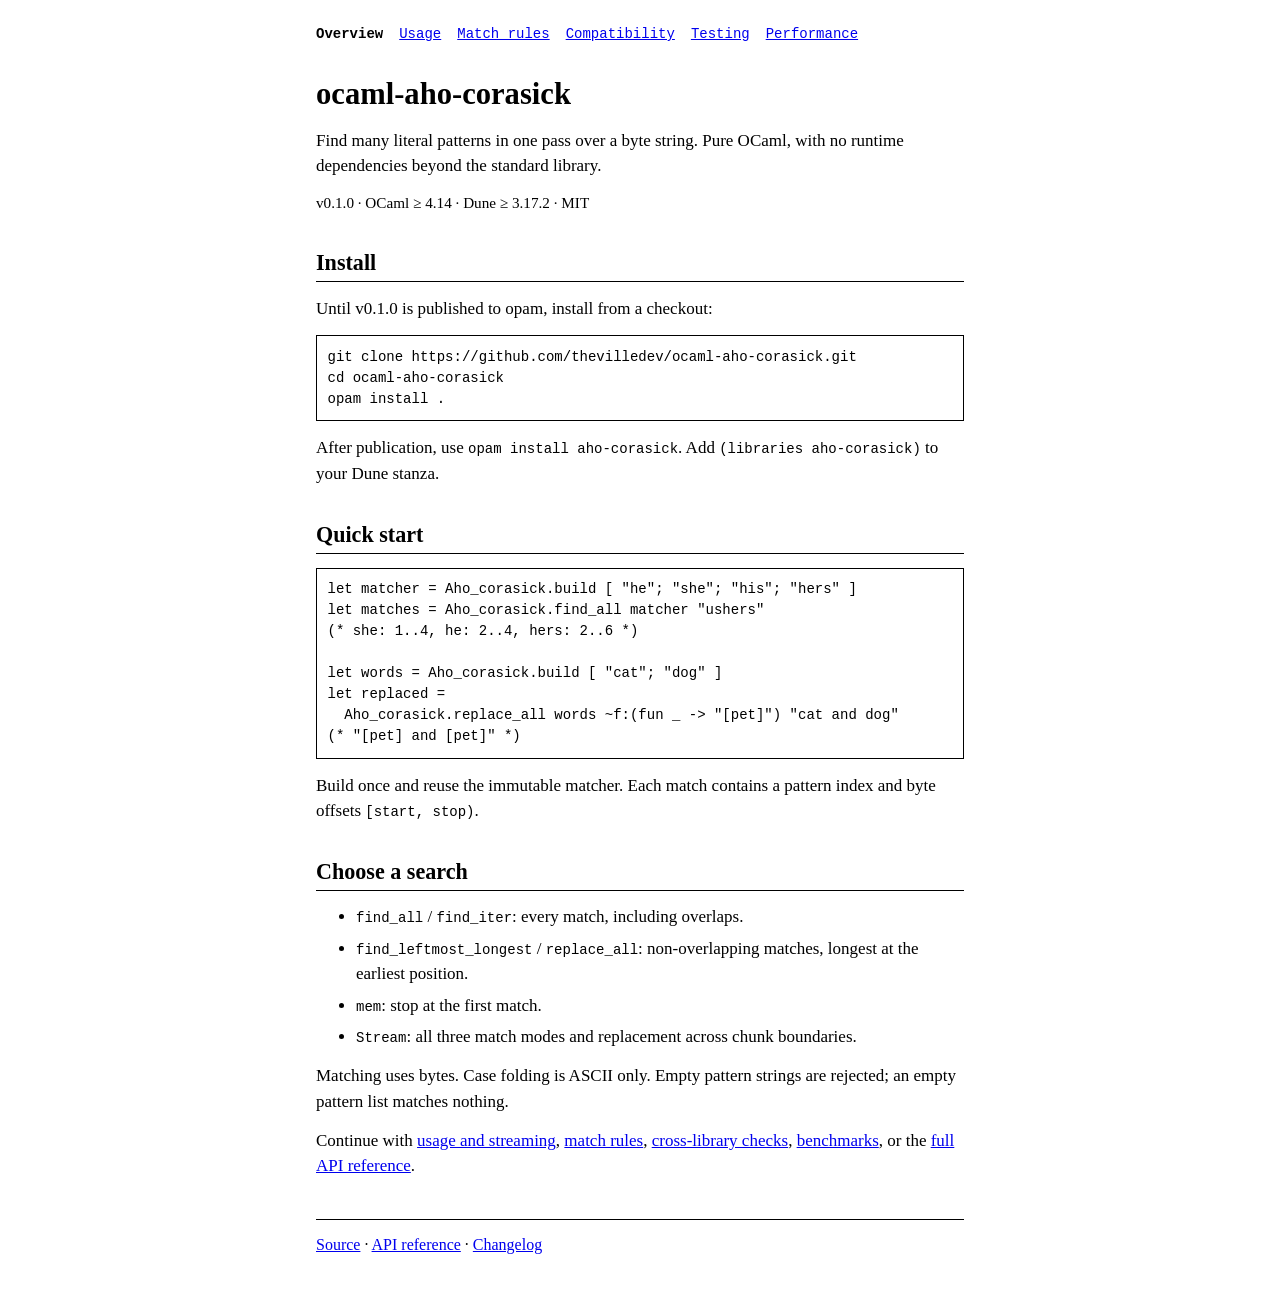
==== commit a293dddb: "chore: prepare v0.1.0 release Prepare package metadata, changelog, and focused user guides for the f" ====
--- a/website/index.html
+++ b/website/index.html
@@ -3,426 +3,74 @@
   <head>
     <meta charset="utf-8">
     <meta name="viewport" content="width=device-width, initial-scale=1">
-    <meta
-      name="description"
-      content="ocaml-aho-corasick finds every occurrence of many patterns in one pass. Byte-exact match semantics, written down and checked against an independent oracle, and aligned with the Rust aho-corasick crate."
-    >
+    <meta name="description" content="Multi-pattern byte-string matching for OCaml, with overlapping search, replacement, and streaming.">
     <meta name="theme-color" content="#ffffff">
     <meta property="og:type" content="website">
     <meta property="og:title" content="ocaml-aho-corasick">
-    <meta
-      property="og:description"
-      content="Many patterns, one pass. Aho-Corasick for OCaml, with its match semantics specified byte for byte."
-    >
+    <meta property="og:description" content="Multi-pattern byte-string matching for OCaml, with overlapping search, replacement, and streaming.">
     <meta property="og:url" content="https://ville.dev/ocaml-aho-corasick/">
     <meta name="twitter:card" content="summary">
     <meta name="twitter:title" content="ocaml-aho-corasick">
-    <meta name="twitter:description" content="Many patterns, one pass. Aho-Corasick for OCaml, with its match semantics specified byte for byte.">
+    <meta name="twitter:description" content="Multi-pattern byte-string matching for OCaml, with overlapping search, replacement, and streaming.">
     <link rel="canonical" href="https://ville.dev/ocaml-aho-corasick/">
-    <link rel="stylesheet" href="styles.css?v=20260901">
-    <title>ocaml-aho-corasick: multi-pattern string matching for OCaml</title>
+    <link rel="stylesheet" href="styles.css?v=0.1.0">
+    <title>ocaml-aho-corasick: multi-pattern matching for OCaml</title>
   </head>
   <body>
     <a class="skip-link" href="#content">Skip to content</a>
     <nav class="top" aria-label="Primary navigation">
-      [ overview |
-      <a href="api.html">api</a> |
-      <a href="semantics.html">semantics</a> |
-      <a href="compatibility.html">compatibility</a> |
-      <a href="correctness.html">correctness</a> |
-      <a href="performance.html">performance</a> |
-      <a href="https://github.com/thevilledev/ocaml-aho-corasick">source</a> ]
+        <a href="index.html" aria-current="page">Overview</a>
+        <a href="api.html">Usage</a>
+        <a href="semantics.html">Match rules</a>
+        <a href="compatibility.html">Compatibility</a>
+        <a href="correctness.html">Testing</a>
+        <a href="performance.html">Performance</a>
     </nav>
-
     <main id="content">
-      <svg class="diagram diagram-wide" viewBox="0 0 640 240" role="img"
-        aria-label="A pattern set — he, she, his, hers — is compiled once into an automaton built from a trie plus failure links. The input, here the six bytes of the word ushers, is scanned in a single left-to-right pass, and the automaton reports three matches with byte offsets: she at 1 to 4, he at 2 to 4, and hers at 2 to 6. The cost is proportional to the input length plus the number of matches, independent of how many patterns there are.">
-        <defs>
-          <marker id="tip-w" viewBox="0 0 10 10" refX="9" refY="5" markerWidth="7" markerHeight="7" orient="auto">
-            <path d="M0 0.5 L10 5 L0 9.5 Z" fill="currentColor"></path>
-          </marker>
-        </defs>
-
-        <text class="lbl" x="96" y="20">patterns</text>
-        <rect class="box" x="16" y="28" width="160" height="84"></rect>
-        <text class="lbl" x="96" y="60">he she his hers</text>
-        <text class="cap" x="96" y="84">four, or forty thousand</text>
-
-        <path class="flow" d="M176 70 H224" marker-end="url(#tip-w)"></path>
-        <text class="lbl" x="200" y="58">build</text>
-
-        <text class="lbl" x="320" y="20">automaton</text>
-        <rect class="box box-alt" x="228" y="28" width="184" height="84"></rect>
-        <text class="lbl" x="320" y="60">trie + failure links</text>
-        <text class="cap" x="320" y="84">built once, then reused</text>
-
-        <path class="flow" d="M412 70 H460" marker-end="url(#tip-w)"></path>
-        <text class="lbl" x="436" y="58">scan</text>
-
-        <text class="lbl" x="544" y="20">matches</text>
-        <rect class="box" x="464" y="28" width="160" height="84"></rect>
-        <text class="lbl start" x="486" y="52">she  1..4</text>
-        <text class="lbl start" x="486" y="74">he   2..4</text>
-        <text class="lbl start" x="486" y="96">hers 2..6</text>
-
-        <path class="flow" d="M320 164 V116" marker-end="url(#tip-w)"></path>
-        <text class="lbl start" x="332" y="144">one pass</text>
-
-        <rect class="cell" x="242" y="168" width="26" height="28"></rect>
-        <rect class="cell" x="268" y="168" width="26" height="28"></rect>
-        <rect class="cell" x="294" y="168" width="26" height="28"></rect>
-        <rect class="cell" x="320" y="168" width="26" height="28"></rect>
-        <rect class="cell" x="346" y="168" width="26" height="28"></rect>
-        <rect class="cell" x="372" y="168" width="26" height="28"></rect>
-        <text class="lbl" x="255" y="187">u</text>
-        <text class="lbl" x="281" y="187">s</text>
-        <text class="lbl" x="307" y="187">h</text>
-        <text class="lbl" x="333" y="187">e</text>
-        <text class="lbl" x="359" y="187">r</text>
-        <text class="lbl" x="385" y="187">s</text>
-
-        <path class="rule" d="M242 196 V201 M268 196 V201 M294 196 V201 M320 196 V201 M346 196 V201 M372 196 V201 M398 196 V201"></path>
-        <text class="tick" x="242" y="213">0</text>
-        <text class="tick" x="268" y="213">1</text>
-        <text class="tick" x="294" y="213">2</text>
-        <text class="tick" x="320" y="213">3</text>
-        <text class="tick" x="346" y="213">4</text>
-        <text class="tick" x="372" y="213">5</text>
-        <text class="tick" x="398" y="213">6</text>
-
-        <text class="cap" x="320" y="232">O(input + matches), whatever the pattern count</text>
-      </svg>
-
-      <svg class="diagram diagram-tall" viewBox="0 0 300 414" role="img"
-        aria-label="A pattern set — he, she, his, hers — is compiled once into an automaton built from a trie plus failure links. The input, here the six bytes of the word ushers, is scanned in a single left-to-right pass, and the automaton reports three matches with byte offsets: she at 1 to 4, he at 2 to 4, and hers at 2 to 6. The cost is proportional to the input length plus the number of matches, independent of how many patterns there are.">
-        <defs>
-          <marker id="tip-t" viewBox="0 0 10 10" refX="9" refY="5" markerWidth="7" markerHeight="7" orient="auto">
-            <path d="M0 0.5 L10 5 L0 9.5 Z" fill="currentColor"></path>
-          </marker>
-        </defs>
-
-        <text class="lbl start" x="30" y="22">patterns</text>
-        <rect class="box" x="30" y="28" width="240" height="56"></rect>
-        <text class="lbl" x="150" y="52">he she his hers</text>
-        <text class="cap" x="150" y="74">four, or forty thousand</text>
-
-        <path class="flow" d="M150 84 V110" marker-end="url(#tip-t)"></path>
-        <text class="lbl start" x="162" y="102">build</text>
-
-        <rect class="box box-alt" x="30" y="114" width="240" height="60"></rect>
-        <text class="lbl" x="150" y="138">automaton</text>
-        <text class="cap" x="150" y="160">trie + failure links</text>
-
-        <path class="flow" d="M150 174 V200" marker-end="url(#tip-t)"></path>
-        <text class="lbl start" x="162" y="192">scan</text>
-
-        <rect class="cell" x="54" y="204" width="32" height="30"></rect>
-        <rect class="cell" x="86" y="204" width="32" height="30"></rect>
-        <rect class="cell" x="118" y="204" width="32" height="30"></rect>
-        <rect class="cell" x="150" y="204" width="32" height="30"></rect>
-        <rect class="cell" x="182" y="204" width="32" height="30"></rect>
-        <rect class="cell" x="214" y="204" width="32" height="30"></rect>
-        <text class="lbl" x="70" y="225">u</text>
-        <text class="lbl" x="102" y="225">s</text>
-        <text class="lbl" x="134" y="225">h</text>
-        <text class="lbl" x="166" y="225">e</text>
-        <text class="lbl" x="198" y="225">r</text>
-        <text class="lbl" x="230" y="225">s</text>
-
-        <path class="rule" d="M54 234 V239 M86 234 V239 M118 234 V239 M150 234 V239 M182 234 V239 M214 234 V239 M246 234 V239"></path>
-        <text class="tick" x="54" y="251">0</text>
-        <text class="tick" x="86" y="251">1</text>
-        <text class="tick" x="118" y="251">2</text>
-        <text class="tick" x="150" y="251">3</text>
-        <text class="tick" x="182" y="251">4</text>
-        <text class="tick" x="214" y="251">5</text>
-        <text class="tick" x="246" y="251">6</text>
-
-        <text class="cap" x="150" y="270">one left-to-right pass</text>
-        <path class="flow" d="M150 278 V304" marker-end="url(#tip-t)"></path>
-
-        <text class="lbl start" x="30" y="320">matches</text>
-        <rect class="box" x="30" y="326" width="240" height="80"></rect>
-        <text class="lbl start" x="86" y="352">she  1..4</text>
-        <text class="lbl start" x="86" y="374">he   2..4</text>
-        <text class="lbl start" x="86" y="396">hers 2..6</text>
-      </svg>
-
       <h1>ocaml-aho-corasick</h1>
-
-      <p>
-        Search for many patterns at once, in a single left-to-right pass over
-        the input, in time proportional to the input length plus the number of
-        matches &mdash; and independent of how many patterns you are looking
-        for. This is
-        <a href="https://dl.acm.org/doi/10.1145/360825.360855">Aho and
-        Corasick's 1975 algorithm</a>, the workhorse behind secret scanners,
-        WAF and IDS signature matching, log filtering and dictionary tagging.
-        Pure OCaml, no dependencies.
-      </p>
-
-      <p>
-        There is one algorithm here and no protocol, so the only thing worth
-        promising is exactness. Every rule about which matches are reported,
-        in what order, and at which byte offsets is
-        <a href="semantics.html">written down as a specification</a>, checked
-        on every CI run against an independent naive implementation, and
-        <a href="compatibility.html">lined up against what other
-        Aho&ndash;Corasick libraries do</a> so that porting a scanner to or
-        from OCaml is a mechanical exercise rather than a guess.
-      </p>
-
-      <ul>
-        <li>
-          Match spans are half-open byte offsets, <code>start</code> inclusive
-          and <code>stop</code> exclusive &mdash; the same convention as the
-          Rust <code>aho-corasick</code> crate's <code>Span</code>.
-        </li>
-        <li>
-          <code>find_all</code> is the standard, overlapping semantics;
-          <code>find_leftmost_longest</code> is POSIX leftmost-longest. Both
-          have a named counterpart elsewhere.
-        </li>
-        <li>
-          Report order is total and specified: by <code>stop</code> ascending,
-          then longest first, then by pattern index.
-        </li>
-        <li>
-          A QCheck oracle compares <code>find_all</code> against a naive
-          per-pattern scan over 1000 random pattern-set and input pairs, and
-          each streaming mode against its whole-input counterpart over 500
-          more.
-        </li>
-        <li>
-          A differential test runs the library against the Rust
-          <code>aho-corasick</code> crate and pyahocorasick on 20&nbsp;000
-          generated cases in CI; the Rust crate's own test vectors are part of
-          the test suite.
-        </li>
-      </ul>
-
-      <div class="notice">
-        <p>
-          <strong>Pre-1.0, cross-tested against other implementations.</strong>
-          On every push, a harness runs this library, the Rust
-          <code>aho-corasick</code> crate and pyahocorasick over the same
-          20&nbsp;000 generated cases and requires the answers to agree. With
-          the Rust crate they are identical in every mode, offsets and order
-          included; the one divergence found is a bug in pyahocorasick's
-          <code>iter_long</code>. Details on the
-          <a href="compatibility.html#differential">compatibility page</a>,
-          throughput figures on the <a href="performance.html">performance
-          page</a>.
-        </p>
-      </div>
-
-      <table>
-        <caption>Current state</caption>
-        <tbody>
-          <tr><th scope="row">Release</th><td>0.1.0 (unreleased)</td></tr>
-          <tr><th scope="row">OCaml</th><td>4.14 or newer</td></tr>
-          <tr><th scope="row">Runtime dependencies</th><td>none</td></tr>
-          <tr><th scope="row">Alphabet</th><td>bytes, 0 to 255</td></tr>
-          <tr><th scope="row">Modules</th><td><code>Aho_corasick</code>, and <code>Aho_corasick.Stream</code></td></tr>
-          <tr><th scope="row">License</th><td>MIT</td></tr>
-        </tbody>
-      </table>
-
-      <h2 id="how-it-works">How it finds them all at once</h2>
-
-      <p>
-        The patterns are compiled into a trie: one node per distinct prefix,
-        one edge per byte. Scanning would be easy if the input always followed
-        a single branch, but it does not, so each node also carries a
-        <em>failure link</em> to the node for the longest proper suffix of its
-        prefix that is still a prefix of some pattern. When a byte does not
-        continue the current branch, the automaton follows failure links
-        instead of backing up in the input &mdash; which is why the input is
-        read exactly once and never re-examined.
-      </p>
-
-      <svg class="diagram diagram-mid" viewBox="0 0 350 312" role="img"
-        aria-label="The trie for the patterns he, she, his and hers. From the root, one branch reads s then h then e, and the other reads h then either e, r, s or i, s. Four nodes are marked as reporting a pattern: he, she, his and hers. A dashed failure link runs from the she node to the he node, because he is the longest proper suffix of she that is also a pattern prefix; it is what makes the automaton report he immediately after reporting she.">
-        <defs>
-          <marker id="tip-f" viewBox="0 0 10 10" refX="9" refY="5" markerWidth="7" markerHeight="7" orient="auto">
-            <path d="M0 0.5 L10 5 L0 9.5 Z" fill="currentColor"></path>
-          </marker>
-        </defs>
-
-        <path class="flow" d="M170 34 L90 96 M170 34 L250 96 M90 96 V158 M250 96 L196 158 M250 96 L296 158 M90 158 V220 M196 158 V220 M296 158 V220 M196 220 V282"></path>
-
-        <circle class="node" cx="170" cy="34" r="13"></circle>
-        <circle class="node" cx="90" cy="96" r="13"></circle>
-        <circle class="node" cx="250" cy="96" r="13"></circle>
-        <circle class="node" cx="90" cy="158" r="13"></circle>
-        <circle class="node" cx="196" cy="158" r="13"></circle>
-        <circle class="node" cx="296" cy="158" r="13"></circle>
-        <circle class="node" cx="90" cy="220" r="13"></circle>
-        <circle class="node" cx="196" cy="220" r="13"></circle>
-        <circle class="node" cx="296" cy="220" r="13"></circle>
-        <circle class="node" cx="196" cy="282" r="13"></circle>
-
-        <circle class="node-out" cx="196" cy="158" r="9.5"></circle>
-        <circle class="node-out" cx="90" cy="220" r="9.5"></circle>
-        <circle class="node-out" cx="296" cy="220" r="9.5"></circle>
-        <circle class="node-out" cx="196" cy="282" r="9.5"></circle>
-
-        <text class="lbl" x="90" y="101">s</text>
-        <text class="lbl" x="250" y="101">h</text>
-        <text class="lbl" x="90" y="163">h</text>
-        <text class="lbl" x="196" y="163">e</text>
-        <text class="lbl" x="296" y="163">i</text>
-        <text class="lbl" x="90" y="225">e</text>
-        <text class="lbl" x="196" y="225">r</text>
-        <text class="lbl" x="296" y="225">s</text>
-        <text class="lbl" x="196" y="287">s</text>
-
-        <text class="cap" x="170" y="18">root</text>
-        <text class="cap start" x="215" y="148">he</text>
-        <text class="cap end" x="70" y="224">she</text>
-        <text class="cap start" x="313" y="224">his</text>
-        <text class="cap start" x="213" y="286">hers</text>
-
-        <path class="link" d="M101 213 L182 166" marker-end="url(#tip-f)"></path>
-        <text class="cap" x="143" y="228">failure link</text>
-
-        <text class="cap" x="175" y="308">a ringed node reports a pattern</text>
-      </svg>
-
-      <p>
-        The one failure link drawn above is the interesting one. After the
-        automaton reads <code>s</code>, <code>h</code>, <code>e</code> it is at
-        the node for <code>she</code> and reports it; its failure link points
-        at <code>he</code>, which is itself a pattern, so <code>he</code> is
-        reported at the same input position. That chain of failure links
-        through nodes that carry patterns &mdash; the dictionary-suffix chain
-        &mdash; is what makes nested and overlapping matches come out for free.
-        Every other failure link in this trie leads back to the root or to the
-        single-byte nodes <code>h</code> and <code>s</code>.
-      </p>
-
-      <p>
-        Scanning <code>ushers</code> with this automaton produces exactly the
-        three matches in the figure at the top of the page:
-        <code>she</code> at 1..4, then <code>he</code> at 2..4 reported at the
-        same input position, then <code>hers</code> at 2..6.
-      </p>
+      <p>Find many literal patterns in one pass over a byte string.
+        Pure OCaml, with no runtime dependencies beyond the standard library.</p>
+      <p class="fine">v0.1.0 &middot; OCaml &ge; 4.14 &middot; Dune &ge; 3.17.2 &middot; MIT</p>
 
       <h2 id="install">Install</h2>
-
-      <pre><code>opam install aho-corasick   # once released
-opam pin add aho-corasick https://github.com/thevilledev/ocaml-aho-corasick.git</code></pre>
-
-      <p>
-        Nothing else is needed: the library is pure OCaml with an empty
-        dependency list, and the test suite is the only thing that pulls in
-        Alcotest and QCheck.
-      </p>
+      <p>Until v0.1.0 is published to opam, install from a checkout:</p>
+      <pre><code>git clone https://github.com/thevilledev/ocaml-aho-corasick.git
+cd ocaml-aho-corasick
+opam install .</code></pre>
+      <p>After publication, use <code>opam install aho-corasick</code>.
+        Add <code>(libraries aho-corasick)</code> to your Dune stanza.</p>
 
       <h2 id="quick-start">Quick start</h2>
+      <pre><code>let matcher = Aho_corasick.build [ "he"; "she"; "his"; "hers" ]
+let matches = Aho_corasick.find_all matcher "ushers"
+(* she: 1..4, he: 2..4, hers: 2..6 *)
 
-      <p>
-        Build the automaton once, then reuse it. The value is immutable and
-        safe to share across threads and domains.
-      </p>
+let words = Aho_corasick.build [ "cat"; "dog" ]
+let replaced =
+  Aho_corasick.replace_all words ~f:(fun _ -&gt; "[pet]") "cat and dog"
+(* "[pet] and [pet]" *)</code></pre>
+      <p>Build once and reuse the immutable matcher. Each match contains a
+        pattern index and byte offsets <code>[start, stop)</code>.</p>
 
-      <pre><code>let t = Aho_corasick.build [ "he"; "she"; "his"; "hers" ] in
-
-Aho_corasick.find_all t "ushers"
-(* [{pattern = 1; start = 1; stop = 4};   she
-    {pattern = 0; start = 2; stop = 4};   he
-    {pattern = 3; start = 2; stop = 6}]   hers *)</code></pre>
-
-      <p>
-        Non-overlapping selection and replacement use leftmost-longest, the
-        semantics POSIX tools apply when they substitute:
-      </p>
-
-      <pre><code>let t = Aho_corasick.build [ "cat"; "dog" ] in
-Aho_corasick.replace_all t "cat and dog" ~f:(fun m -&gt; Printf.sprintf "[%d]" m.pattern)
-(* "[0] and [1]" *)</code></pre>
-
-      <p>
-        Input arriving in chunks is scanned without concatenating it, and
-        matches that straddle a chunk boundary are still found, with offsets
-        counted from the start of the stream:
-      </p>
-
-      <pre><code>let st = Aho_corasick.Stream.start t
-let st, ms1 = Aho_corasick.Stream.feed t st "ush"   (* ms1 = [], nothing has finished *)
-let _st, ms2 = Aho_corasick.Stream.feed t st "ers"  (* she 1..4, he 2..4, hers 2..6 *)</code></pre>
-
-      <p>
-        A stream can also be scanned non-overlapping
-        (<code>Stream.feed_nonoverlapping</code>, the semantics of the Rust
-        crate's stream iterator) or with leftmost-longest selection and
-        replacement (<code>Stream.Leftmost_longest</code>,
-        <code>Stream.Replace</code>), which the Rust crate does not offer on
-        streams; the lookahead those need is bounded by the longest pattern.
-      </p>
-
-      <p>
-        The whole surface is eight functions and a submodule; see
-        <a href="api.html">the API</a>.
-      </p>
-
-      <h2 id="not-included">What this does not do for you</h2>
-
-      <dl>
-        <dt><strong>Regular expressions</strong></dt>
-        <dd>
-          Patterns are literal byte strings. No character classes, anchors,
-          alternation or wildcards. If you need those, you need a regex
-          engine, possibly with this as its literal prefilter.
-        </dd>
-        <dt><strong>Unicode</strong></dt>
-        <dd>
-          Matching is over bytes, and offsets are byte offsets. UTF-8 works,
-          in that a UTF-8 pattern matches UTF-8 text, but
-          <code>?ignore_case</code> folds only ASCII <code>A</code> to
-          <code>Z</code>, and there is no normalisation or grapheme
-          awareness.
-        </dd>
-        <dt><strong>Leftmost-first semantics</strong></dt>
-        <dd>
-          There is no mode where the pattern given first wins over a longer
-          one. If you are porting from something that behaves that way, read
-          <a href="compatibility.html#kinds">the semantics comparison</a>
-          first &mdash; this is the difference most likely to change your
-          results.
-        </dd>
-        <dt><strong>Zero-latency leftmost-longest over a stream</strong></dt>
-        <dd>
-          Choosing the longest match at a position needs the bytes that follow
-          it. <code>Stream.Leftmost_longest</code> and
-          <code>Stream.Replace</code> therefore report a match only once the
-          input is one longest-pattern length past its start, and need a
-          final <code>flush</code>; <code>Stream.feed</code> and
-          <code>Stream.feed_nonoverlapping</code> report immediately.
-        </dd>
-        <dt><strong>Vectorised scanning</strong></dt>
-        <dd>
-          The inner loop is one table lookup per byte near the root and a
-          sorted-children lookup deeper down. There is no SIMD prefilter;
-          this is a correct, small, dependency-free implementation, not a
-          race with Hyperscan. The <a href="performance.html">performance
-          page</a> has the measured gap to the Rust crate.
-        </dd>
-      </dl>
-
-      <p>
-        Next: <a href="semantics.html">the match semantics in full</a>, or
-        <a href="compatibility.html">how they line up with other
-        implementations</a>.
-      </p>
+      <h2 id="searching">Choose a search</h2>
+      <ul>
+        <li><code>find_all</code> / <code>find_iter</code>: every match, including overlaps.</li>
+        <li><code>find_leftmost_longest</code> / <code>replace_all</code>: non-overlapping matches, longest at the earliest position.</li>
+        <li><code>mem</code>: stop at the first match.</li>
+        <li><code>Stream</code>: all three match modes and replacement across chunk boundaries.</li>
+      </ul>
+      <p>Matching uses bytes. Case folding is ASCII only. Empty pattern
+        strings are rejected; an empty pattern list matches nothing.</p>
+      <p>Continue with <a href="api.html">usage and streaming</a>,
+        <a href="semantics.html">match rules</a>,
+        <a href="compatibility.html">cross-library checks</a>,
+        <a href="performance.html">benchmarks</a>, or the
+        <a href="api/aho-corasick/Aho_corasick/index.html">full API reference</a>.</p>
     </main>
-
     <footer>
-      <p>
-        <a href="https://github.com/thevilledev/ocaml-aho-corasick">github.com/thevilledev/ocaml-aho-corasick</a>
-        &middot; <a href="https://ville.dev/ocaml-aho-corasick/api/">API documentation</a>
-        &middot; <a href="https://github.com/thevilledev/ocaml-aho-corasick/issues">issues</a>
-      </p>
+      <a href="https://github.com/thevilledev/ocaml-aho-corasick">Source</a> &middot;
+      <a href="api/aho-corasick/Aho_corasick/index.html">API reference</a> &middot;
+      <a href="https://github.com/thevilledev/ocaml-aho-corasick/blob/main/CHANGES.md">Changelog</a>
     </footer>
   </body>
 </html>
--- a/website/styles.css
+++ b/website/styles.css
@@ -1,297 +1,48 @@
-/* ocaml-aho-corasick — plain black-on-white documentation. */
-
-* {
-  box-sizing: border-box;
-}
-
-html {
-  background: #fff;
-  color: #000;
-}
-
+/* Plain black-on-white documentation. */
+* { box-sizing: border-box; }
+html { background: #fff; color: #000; }
 body {
+  max-width: 80ch;
   margin: 0 auto;
-  padding: 0.75rem 1rem 3rem;
-  max-width: 76ch;
+  padding: 1.5rem 1rem 3rem;
   font-family: "Times New Roman", Times, serif;
   font-size: 1.0625rem;
-  line-height: 1.45;
+  line-height: 1.5;
 }
-
-h1,
-h2,
-h3 {
-  line-height: 1.2;
-  margin: 1.5em 0 0.4em;
+h1, h2 { line-height: 1.2; }
+h1 { font-size: 1.8em; margin: 1em 0 0.5em; }
+h2 {
+  font-size: 1.3em;
+  margin: 1.6em 0 0.5em;
+  border-bottom: 1px solid #000;
+  padding-bottom: 0.2em;
 }
-
-h1 {
-  margin-top: 0.5em;
-  font-size: 1.75em;
+p, ul, ol { margin: 0.8em 0; }
+li { margin: 0.35em 0; }
+a { color: #00e; }
+a:visited { color: #551a8b; }
+a:focus-visible { outline: 2px solid currentColor; outline-offset: 3px; }
+code, pre, nav {
+  font-family: ui-monospace, "SF Mono", Menlo, Consolas, monospace;
+  font-size: 0.875rem;
 }
-
-h2 {
-  font-size: 1.35em;
-  border-bottom: 1px solid #000;
-  padding-bottom: 0.15em;
+code { overflow-wrap: anywhere; }
+pre {
+  border: 1px solid #000;
+  padding: 0.75em;
+  overflow-x: auto;
+  line-height: 1.5;
 }
-
-h3 {
-  font-size: 1.1em;
-}
-
-p,
-ul,
-ol,
-dl {
-  margin: 0.7em 0;
-}
-
-li {
-  margin: 0.25em 0;
-}
-
-dt {
-  margin-top: 0.5em;
-}
-
-dd {
-  margin: 0.1em 0 0 1.5em;
-}
-
-a {
-  color: #00e;
-}
-
-a:visited {
-  color: #551a8b;
-}
-
-hr {
-  border: 0;
-  border-top: 1px solid #000;
-  margin: 1.6em 0;
-}
-
-code,
-pre,
-samp,
-kbd {
-  font-family: ui-monospace, "SF Mono", Menlo, Consolas, "Liberation Mono", monospace;
-  font-size: 0.85em;
-}
-
-pre {
-  padding: 0.5em 0.7em;
-  border: 1px solid #000;
-  overflow-x: auto;
-  line-height: 1.3;
-}
-
-pre code {
-  font-size: 1em;
-}
-
-/* Diagrams: the pipeline, the trie, offsets, semantics, streaming. */
-
-.diagram {
-  display: block;
-  width: 100%;
-  height: auto;
-  margin: 0.9em auto 0.2em;
-  color: #000;
-}
-
-.diagram .box {
-  fill: #fff;
-  stroke: currentColor;
-  stroke-width: 1.6;
-}
-
-.diagram .box-alt {
-  fill: #e8e8e8;
-}
-
-.diagram .rule {
-  stroke: currentColor;
-  stroke-width: 1;
-}
-
-.diagram .flow {
-  fill: none;
-  stroke: currentColor;
-  stroke-width: 1.4;
-}
-
-.diagram .link {
-  fill: none;
-  stroke: currentColor;
-  stroke-width: 1.2;
-  stroke-dasharray: 5 3;
-}
-
-/* One input byte. */
-.diagram .cell {
-  fill: #fff;
-  stroke: currentColor;
-  stroke-width: 1.2;
-}
-
-.diagram .cell-alt {
-  fill: #e8e8e8;
-}
-
-/* A reported match span, drawn between two offset boundaries. */
-.diagram .bar {
-  fill: none;
-  stroke: currentColor;
-  stroke-width: 1.6;
-}
-
-/* A span some other implementation would report, but this one does not. */
-.diagram .bar-off {
-  fill: none;
-  stroke: currentColor;
-  stroke-width: 1.2;
-  stroke-dasharray: 4 3;
-}
-
-.diagram .node {
-  fill: #fff;
-  stroke: currentColor;
-  stroke-width: 1.5;
-}
-
-/* Inner ring: a node that reports a pattern. */
-.diagram .node-out {
-  fill: none;
-  stroke: currentColor;
-  stroke-width: 1;
-}
-
-.diagram text {
-  fill: currentColor;
-  text-anchor: middle;
-}
-
-.diagram .lbl {
-  font-family: ui-monospace, "SF Mono", Menlo, Consolas, "Liberation Mono", monospace;
-  font-size: 13px;
-}
-
-/* Offset boundary numbers on a ruler. */
-.diagram .tick {
-  font-family: ui-monospace, "SF Mono", Menlo, Consolas, "Liberation Mono", monospace;
-  font-size: 11px;
-}
-
-.diagram .cap {
-  font-style: italic;
-  font-size: 12.5px;
-}
-
-.diagram .start {
-  text-anchor: start;
-}
-
-.diagram .end {
-  text-anchor: end;
-}
-
-/* Figures drawn at their natural size rather than stretched to the column. */
-.diagram-mid {
-  max-width: 420px;
-  margin: 1.1em auto 0.6em;
-}
-
-.diagram-tall {
-  display: none;
-}
-
-@media (max-width: 620px) {
-  .diagram-wide {
-    display: none;
-  }
-
-  .diagram-tall {
-    display: block;
-    max-width: 300px;
-  }
-}
-
-nav.top {
-  font-family: ui-monospace, "SF Mono", Menlo, Consolas, "Liberation Mono", monospace;
-  font-size: 0.85em;
-  line-height: 1.6;
-  margin: 0.25em 0 1em;
-}
-
-/* Seven destinations do not fit one line; wrap rather than hide the tail. */
-nav.top a {
-  white-space: nowrap;
-}
-
-table {
-  border-collapse: collapse;
-  margin: 0.8em 0;
-  font-size: 0.92em;
-}
-
-caption {
-  caption-side: top;
-  text-align: left;
-  font-style: italic;
-  padding: 0.15em 0;
-}
-
-th,
-td {
-  border: 1px solid #000;
-  padding: 0.22em 0.55em;
-  text-align: left;
-  vertical-align: top;
-}
-
-thead th {
-  background: #e8e8e8;
-}
-
-td.n,
-th.n {
-  text-align: right;
-  font-variant-numeric: tabular-nums;
-}
-
-.table-scroll {
-  overflow-x: auto;
-}
-
-.notice {
-  border: 2px solid #000;
-  padding: 0.5em 0.8em;
-  margin: 1em 0;
-}
-
-.notice p {
-  margin: 0.3em 0;
-}
-
-.fine {
-  font-size: 0.85em;
-}
-
-footer {
-  margin-top: 2.5em;
-  border-top: 1px solid #000;
-  padding-top: 0.6em;
-  font-size: 0.9em;
-}
-
-.skip-link {
-  position: absolute;
-  left: -999px;
-}
-
-.skip-link:focus {
-  position: static;
-}
+pre code { font-size: inherit; overflow-wrap: normal; }
+nav.top { display: flex; flex-wrap: wrap; gap: 0.5rem 1rem; }
+nav a { white-space: nowrap; }
+nav a[aria-current="page"] { color: #000; font-weight: bold; text-decoration: none; }
+.table-scroll { overflow-x: auto; }
+table { border-collapse: collapse; width: 100%; margin: 0.8em 0; font-size: 1rem; }
+caption { text-align: left; padding-bottom: 0.5em; }
+th, td { border: 1px solid #000; padding: 0.45em 0.6em; text-align: left; vertical-align: top; }
+thead th { background: #eee; }
+.fine { font-size: 0.95rem; }
+footer { margin-top: 2.5rem; border-top: 1px solid #000; padding-top: 0.8rem; font-size: 1rem; }
+.skip-link { position: absolute; left: -9999px; }
+.skip-link:focus { position: static; }
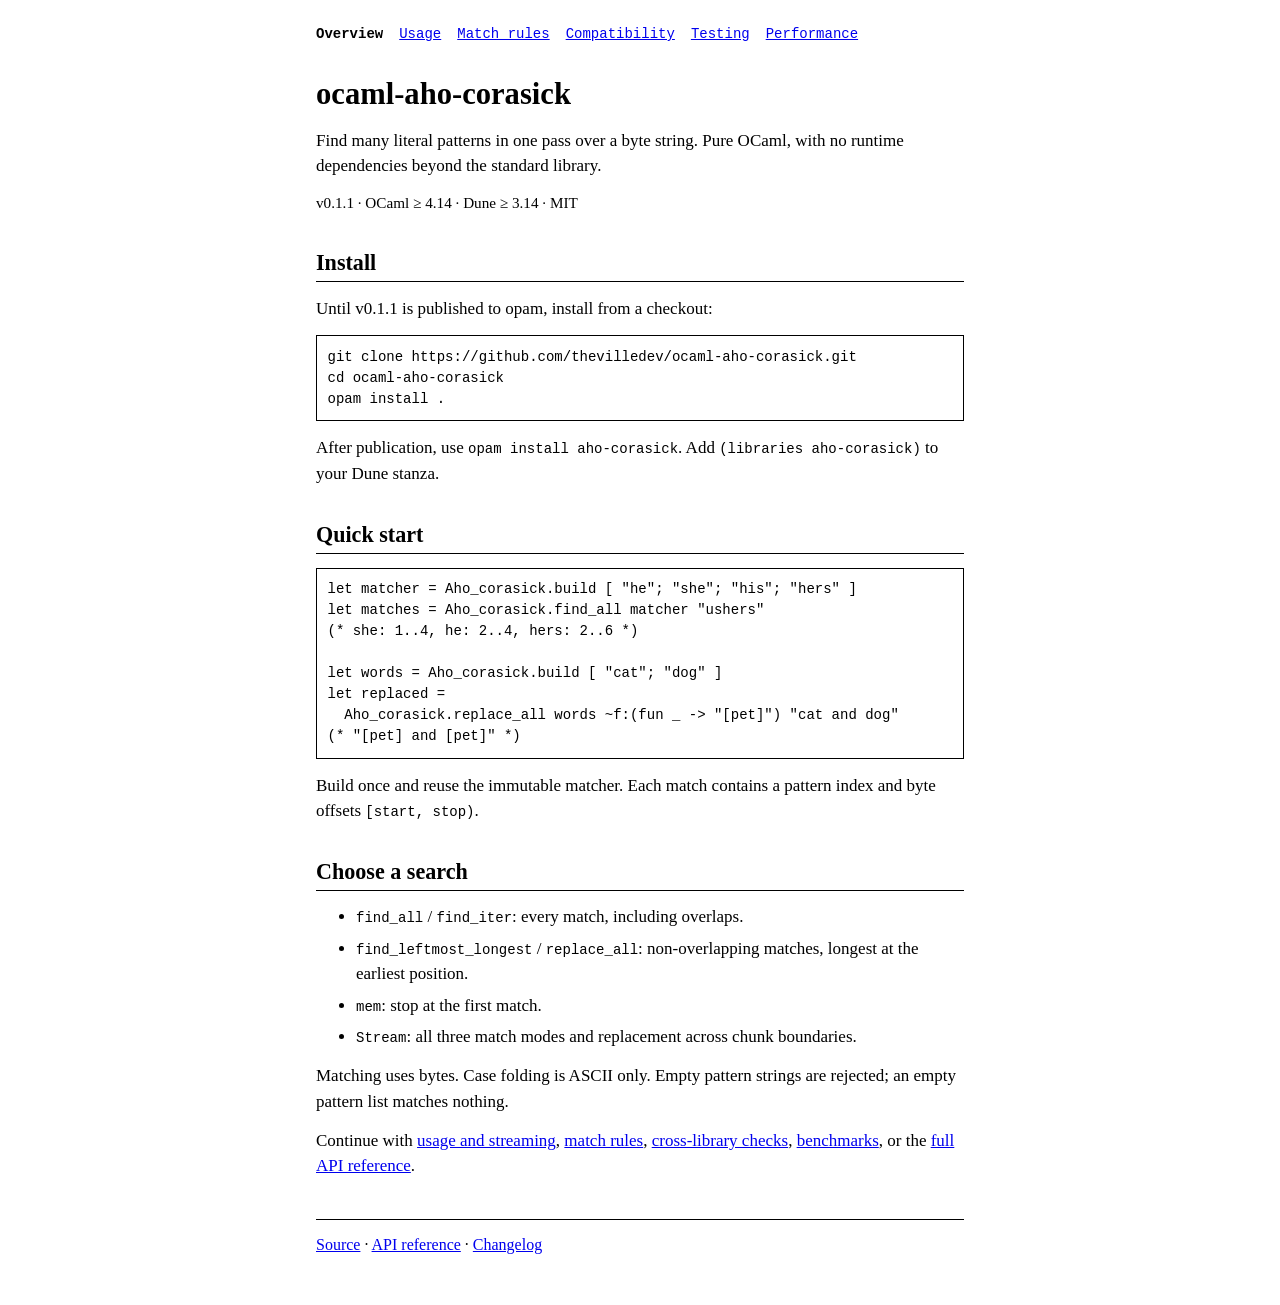
==== commit 8e34300c: "build: support Dune 3.14 Lower the minimum supported Dune version from 3.17.2 to 3.14.0. The library" ====
--- a/website/index.html
+++ b/website/index.html
@@ -30,10 +30,10 @@
       <h1>ocaml-aho-corasick</h1>
       <p>Find many literal patterns in one pass over a byte string.
         Pure OCaml, with no runtime dependencies beyond the standard library.</p>
-      <p class="fine">v0.1.0 &middot; OCaml &ge; 4.14 &middot; Dune &ge; 3.17.2 &middot; MIT</p>
+      <p class="fine">v0.1.1 &middot; OCaml &ge; 4.14 &middot; Dune &ge; 3.14 &middot; MIT</p>
 
       <h2 id="install">Install</h2>
-      <p>Until v0.1.0 is published to opam, install from a checkout:</p>
+      <p>Until v0.1.1 is published to opam, install from a checkout:</p>
       <pre><code>git clone https://github.com/thevilledev/ocaml-aho-corasick.git
 cd ocaml-aho-corasick
 opam install .</code></pre>
